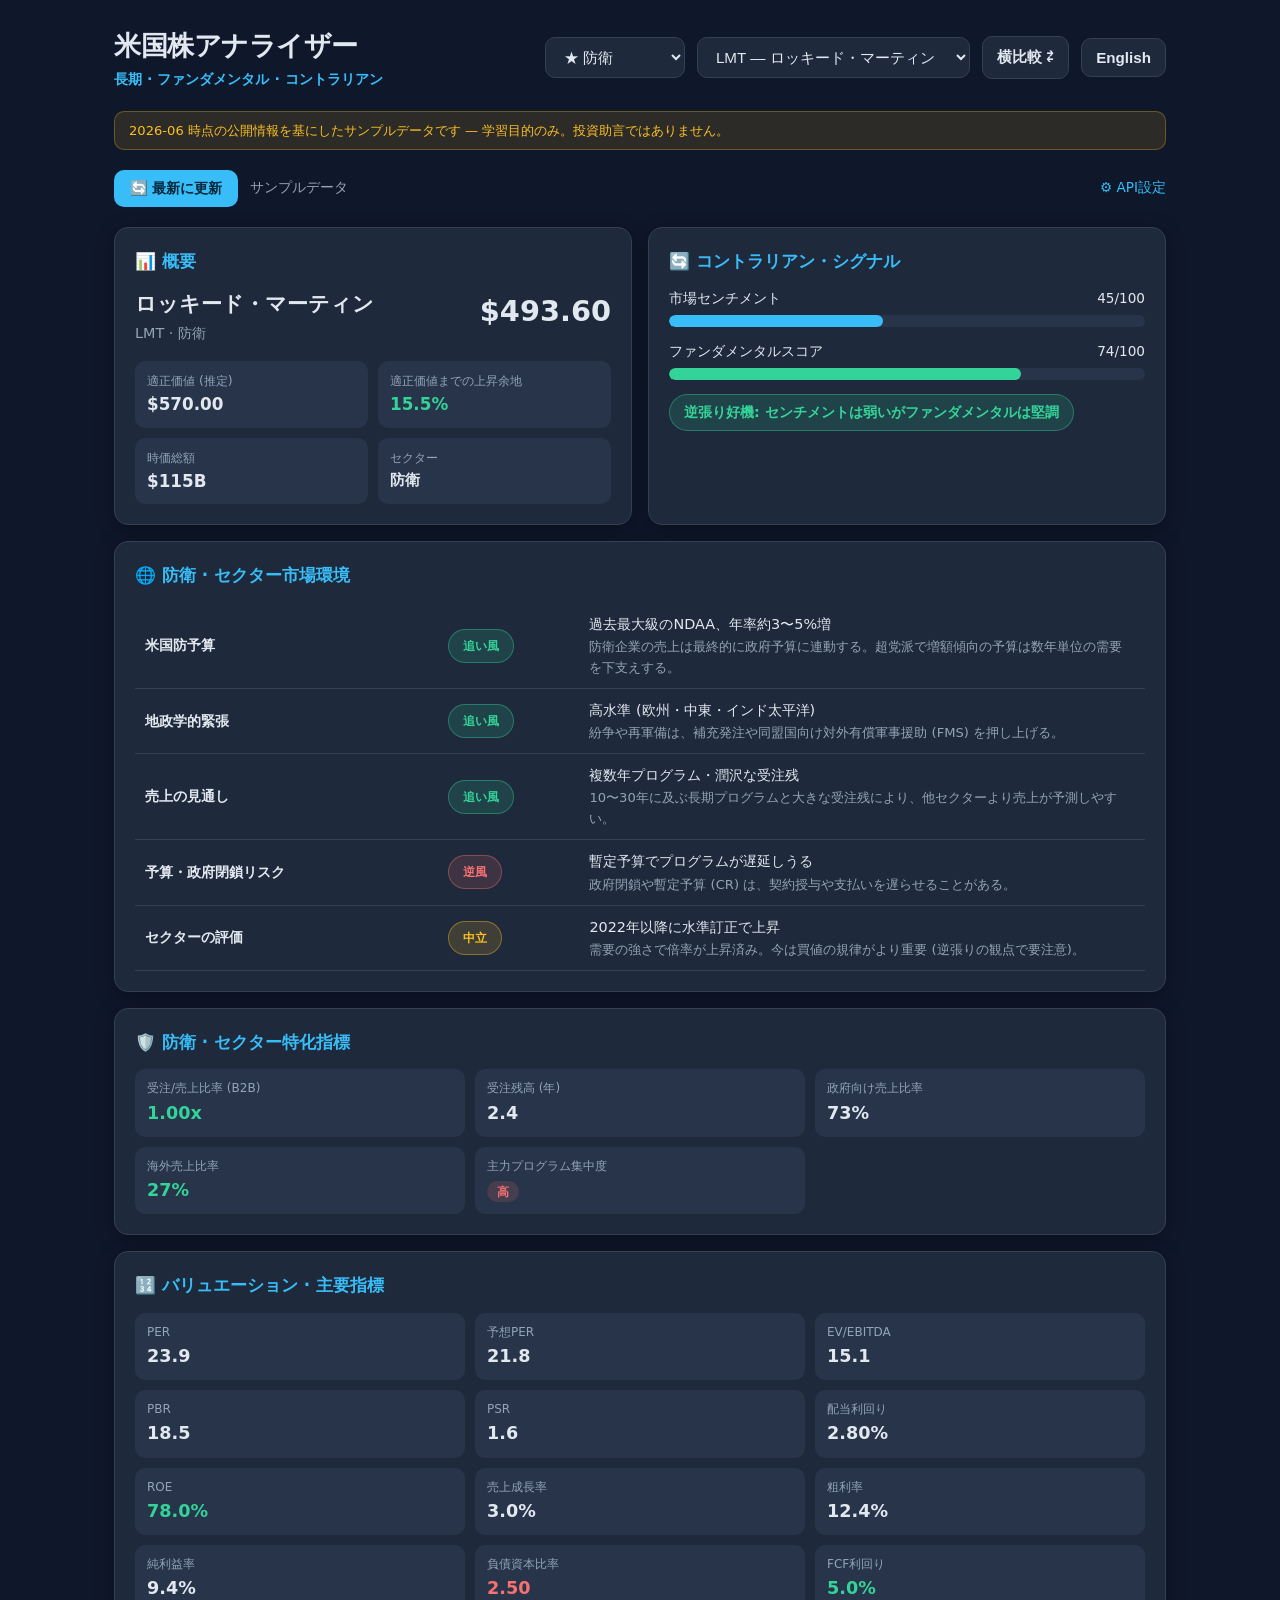
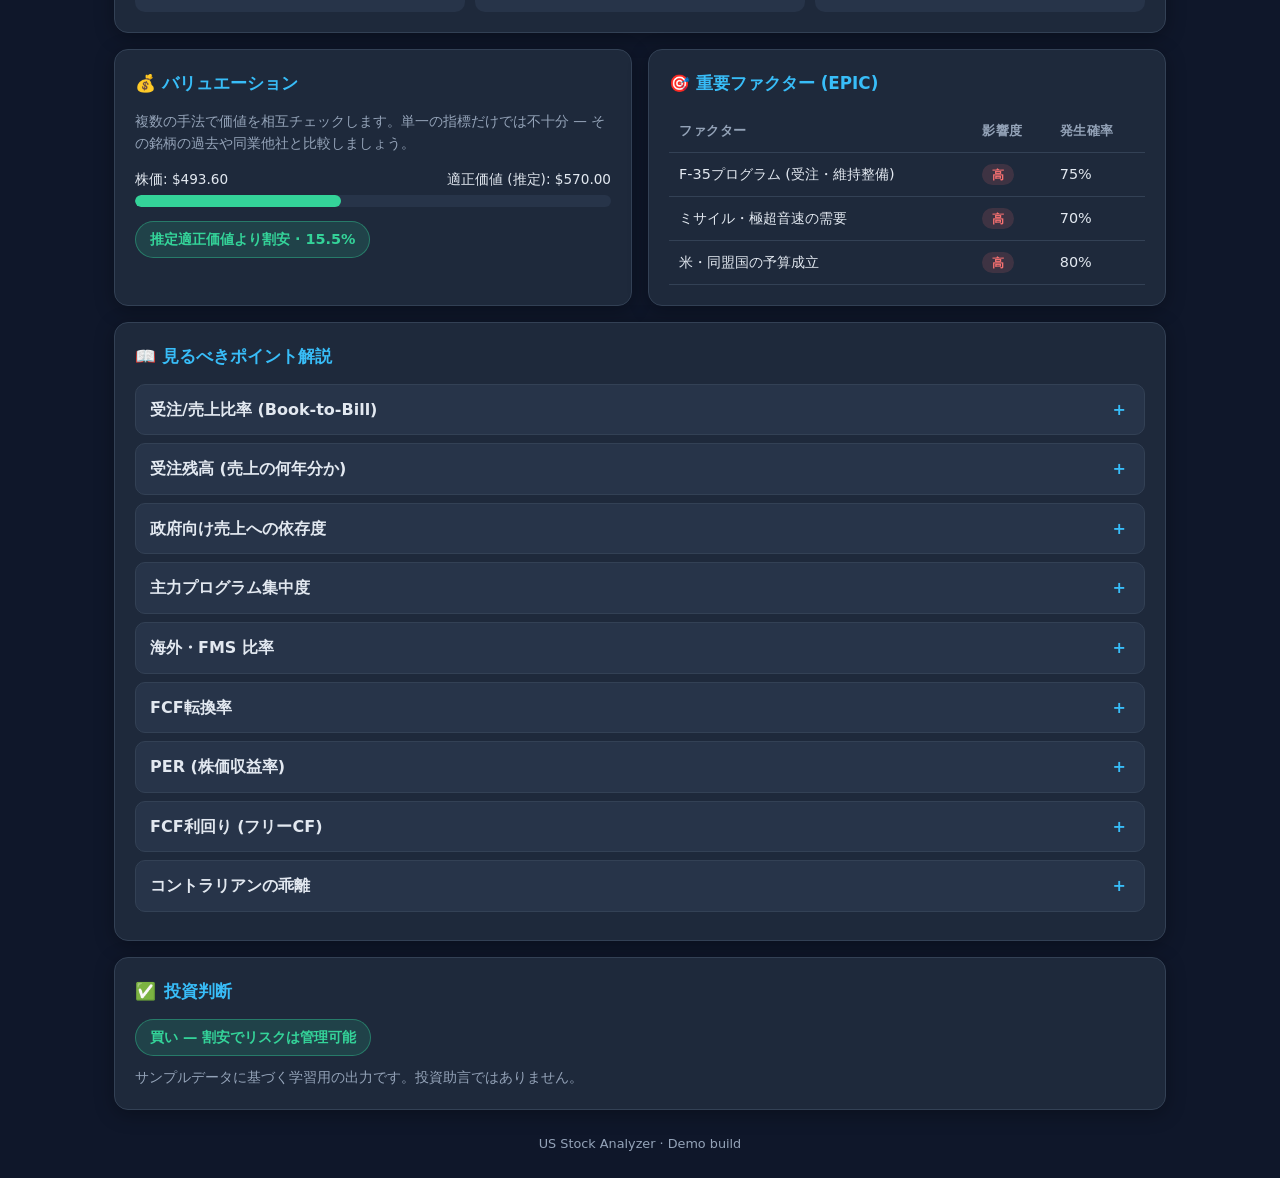
==== stock-analyzer/index.html @ 45efa8b9 "feat: 無料APIによる最新データ更新機能を追加 - api.js: Financial Modeling Prep から株価・PER・時価総額・各種レシオを取得 - 「🔄 最新に更新」ボタンで表" ====
<!DOCTYPE html>
<html lang="ja">
<head>
  <meta charset="UTF-8" />
  <meta name="viewport" content="width=device-width, initial-scale=1.0" />
  <title>US Stock Analyzer</title>
  <link rel="stylesheet" href="styles.css" />
</head>
<body>
  <header>
    <div class="brand">
      <h1 id="appTitle">US Stock Analyzer</h1>
      <p id="appSubtitle">Long-term · Fundamental · Contrarian</p>
    </div>
    <div class="controls">
      <select id="sectorSelect" aria-label="sector"></select>
      <select id="stockSelect" aria-label="stock"></select>
      <button class="lang-btn" id="viewBtn">横比較 ⇄</button>
      <button class="lang-btn" id="langBtn">English</button>
    </div>
  </header>

  <div class="demo-notice" id="demoNotice"></div>

  <!-- 最新データ更新バー -->
  <div class="data-bar">
    <button id="refreshBtn" class="refresh-btn">🔄 <span id="refreshLabel"></span></button>
    <span id="dataStatus" class="data-status"></span>
    <details class="key-box" id="keyBox">
      <summary id="keyToggle"></summary>
      <div class="key-row">
        <input id="apiKeyInput" type="password" autocomplete="off" />
        <button id="saveKeyBtn" class="refresh-btn"></button>
        <a id="getKeyLink" href="https://site.financialmodelingprep.com/developer/docs" target="_blank" rel="noopener"></a>
      </div>
      <p id="liveNote" class="key-note"></p>
    </details>
  </div>

  <main class="grid">
    <!-- 横比較ビュー (compare モードでのみ表示) -->
    <section class="card full" id="compareView" style="display:none"></section>
    <section class="card" id="overview"></section>
    <section class="card" id="contrarian"></section>
    <!-- セクター特化パネル (defense 等のセクターでのみ表示) -->
    <section class="card full" id="sectorEnvironment" hidden></section>
    <section class="card full" id="sectorKpis" hidden></section>
    <section class="card full" id="metrics"></section>
    <section class="card" id="valuation"></section>
    <section class="card" id="factors"></section>
    <!-- 見るべきポイント解説 -->
    <section class="card full" id="guide"></section>
    <section class="card full" id="recommendation">
      <h2>✅ <span id="recTitle">Recommendation</span></h2>
      <span class="pill amber" id="recPill"></span>
      <p class="verdict-text" id="recDisclaimer"></p>
    </section>
  </main>

  <footer>US Stock Analyzer · Demo build</footer>

  <!-- 読み込み順: データ → 翻訳 → セクター設定 → API → ロジック -->
  <script src="data.js"></script>
  <script src="i18n.js"></script>
  <script src="sectors.js"></script>
  <script src="api.js"></script>
  <script src="app.js"></script>
</body>
</html>
---- stock-analyzer/styles.css ----
:root {
  --bg: #0f172a;
  --bg-card: #1e293b;
  --bg-card-2: #273449;
  --border: #334155;
  --text: #e2e8f0;
  --text-dim: #94a3b8;
  --accent: #38bdf8;
  --green: #34d399;
  --red: #f87171;
  --amber: #fbbf24;
  --radius: 14px;
  --shadow: 0 4px 20px rgba(0, 0, 0, 0.3);
}

* { box-sizing: border-box; margin: 0; padding: 0; }

body {
  font-family: -apple-system, "Hiragino Sans", "Segoe UI", system-ui, sans-serif;
  background: var(--bg);
  color: var(--text);
  line-height: 1.6;
  padding: 24px;
  max-width: 1100px;
  margin: 0 auto;
}

/* ---- Header ---- */
header {
  display: flex;
  align-items: center;
  justify-content: space-between;
  flex-wrap: wrap;
  gap: 16px;
  margin-bottom: 20px;
}
.brand h1 { font-size: 1.7rem; letter-spacing: -0.5px; }
.brand p { color: var(--accent); font-size: 0.9rem; font-weight: 600; }

.controls { display: flex; gap: 12px; align-items: center; }
select, .lang-btn {
  background: var(--bg-card);
  color: var(--text);
  border: 1px solid var(--border);
  border-radius: 10px;
  padding: 10px 14px;
  font-size: 0.95rem;
  cursor: pointer;
}
select:hover, .lang-btn:hover { border-color: var(--accent); }
.lang-btn { font-weight: 600; }

.demo-notice {
  background: rgba(251, 191, 36, 0.12);
  border: 1px solid rgba(251, 191, 36, 0.3);
  color: var(--amber);
  border-radius: 10px;
  padding: 8px 14px;
  font-size: 0.82rem;
  margin-bottom: 20px;
}

/* ---- Data update bar ---- */
.data-bar {
  display: flex;
  align-items: center;
  flex-wrap: wrap;
  gap: 12px;
  margin-bottom: 20px;
}
.refresh-btn {
  background: var(--accent);
  color: #06283d;
  border: none;
  border-radius: 10px;
  padding: 9px 16px;
  font-size: 0.9rem;
  font-weight: 700;
  cursor: pointer;
}
.refresh-btn:hover { filter: brightness(1.08); }
.refresh-btn:disabled { opacity: 0.6; cursor: default; }
.data-status { font-size: 0.85rem; color: var(--text-dim); }
.data-status.live { color: var(--green); }
.data-status.error { color: var(--red); }
.key-box { margin-left: auto; font-size: 0.85rem; }
.key-box summary { cursor: pointer; color: var(--accent); list-style: none; }
.key-box summary::-webkit-details-marker { display: none; }
.key-row { display: flex; gap: 8px; align-items: center; margin-top: 10px; flex-wrap: wrap; }
.key-row input {
  background: var(--bg-card);
  color: var(--text);
  border: 1px solid var(--border);
  border-radius: 8px;
  padding: 8px 10px;
  min-width: 220px;
  font-size: 0.85rem;
}
.key-row a { color: var(--accent); font-size: 0.82rem; }
.key-note { margin-top: 8px; color: var(--text-dim); font-size: 0.78rem; max-width: 520px; }

/* ---- Cards / Grid ---- */
.grid { display: grid; gap: 16px; grid-template-columns: repeat(2, 1fr); }
.card {
  background: var(--bg-card);
  border: 1px solid var(--border);
  border-radius: var(--radius);
  padding: 20px;
  box-shadow: var(--shadow);
}
.card.full { grid-column: 1 / -1; }
.card h2 {
  font-size: 1.05rem;
  margin-bottom: 14px;
  color: var(--accent);
  display: flex;
  align-items: center;
  gap: 8px;
}

/* ---- Overview header ---- */
.overview-head { display: flex; justify-content: space-between; align-items: flex-start; margin-bottom: 16px; }
.overview-head .name { font-size: 1.3rem; font-weight: 700; }
.overview-head .ticker { color: var(--text-dim); font-size: 0.9rem; }
.big-price { font-size: 1.8rem; font-weight: 700; text-align: right; }

.kv-grid { display: grid; grid-template-columns: repeat(2, 1fr); gap: 10px; }
.kv { background: var(--bg-card-2); border-radius: 10px; padding: 10px 12px; }
.kv .label { color: var(--text-dim); font-size: 0.78rem; }
.kv .value { font-size: 1.05rem; font-weight: 600; }

/* ---- Metrics table ---- */
.metrics { display: grid; grid-template-columns: repeat(3, 1fr); gap: 10px; }
.metric { background: var(--bg-card-2); border-radius: 10px; padding: 10px 12px; }
.metric .label { color: var(--text-dim); font-size: 0.75rem; }
.metric .value { font-size: 1.1rem; font-weight: 600; }
.metric .value.good { color: var(--green); }
.metric .value.bad { color: var(--red); }

/* ---- Bars ---- */
.bar-row { margin-bottom: 14px; }
.bar-row .bar-label { display: flex; justify-content: space-between; font-size: 0.85rem; margin-bottom: 5px; }
.bar-track { background: var(--bg-card-2); border-radius: 99px; height: 12px; overflow: hidden; }
.bar-fill { height: 100%; border-radius: 99px; transition: width 0.5s ease; }

/* ---- Verdict pill ---- */
.pill { display: inline-block; padding: 6px 14px; border-radius: 99px; font-weight: 700; font-size: 0.9rem; }
.pill.green { background: rgba(52, 211, 153, 0.15); color: var(--green); border: 1px solid rgba(52,211,153,0.4); }
.pill.red { background: rgba(248, 113, 113, 0.15); color: var(--red); border: 1px solid rgba(248,113,113,0.4); }
.pill.amber { background: rgba(251, 191, 36, 0.15); color: var(--amber); border: 1px solid rgba(251,191,36,0.4); }
.verdict-text { margin-top: 10px; color: var(--text-dim); font-size: 0.9rem; }

/* ---- Factors table ---- */
table { width: 100%; border-collapse: collapse; }
th, td { text-align: left; padding: 10px; border-bottom: 1px solid var(--border); font-size: 0.9rem; }
th { color: var(--text-dim); font-weight: 600; font-size: 0.8rem; text-transform: uppercase; letter-spacing: 0.5px; }
.tag { padding: 3px 10px; border-radius: 99px; font-size: 0.78rem; font-weight: 600; }
.tag.high { background: rgba(248,113,113,0.15); color: var(--red); }
.tag.medium { background: rgba(251,191,36,0.15); color: var(--amber); }
.tag.low { background: rgba(148,163,184,0.15); color: var(--text-dim); }

/* ---- Comparison table ---- */
table.compare { min-width: 520px; }
table.compare th, table.compare td { text-align: center; white-space: nowrap; }
table.compare th:first-child,
table.compare td.metric-name {
  text-align: left;
  position: sticky;
  left: 0;
  background: var(--bg-card);
  color: var(--text-dim);
  font-weight: 600;
}
table.compare td.best {
  color: var(--green);
  font-weight: 700;
  background: rgba(52, 211, 153, 0.1);
}

/* ---- Guide accordion ---- */
.guide-item {
  background: var(--bg-card-2);
  border: 1px solid var(--border);
  border-radius: 10px;
  padding: 12px 14px;
  margin-bottom: 8px;
}
.guide-item summary {
  cursor: pointer;
  font-weight: 600;
  color: var(--text);
  list-style: none;
  position: relative;
  padding-right: 22px;
}
.guide-item summary::-webkit-details-marker { display: none; }
.guide-item summary::after {
  content: "+";
  position: absolute;
  right: 4px;
  color: var(--accent);
  font-weight: 700;
}
.guide-item[open] summary::after { content: "−"; }
.guide-item p { margin-top: 8px; color: var(--text-dim); font-size: 0.88rem; }

footer { margin-top: 24px; color: var(--text-dim); font-size: 0.8rem; text-align: center; }

@media (max-width: 720px) {
  .grid { grid-template-columns: 1fr; }
  .metrics { grid-template-columns: repeat(2, 1fr); }
  body { padding: 14px; }
}
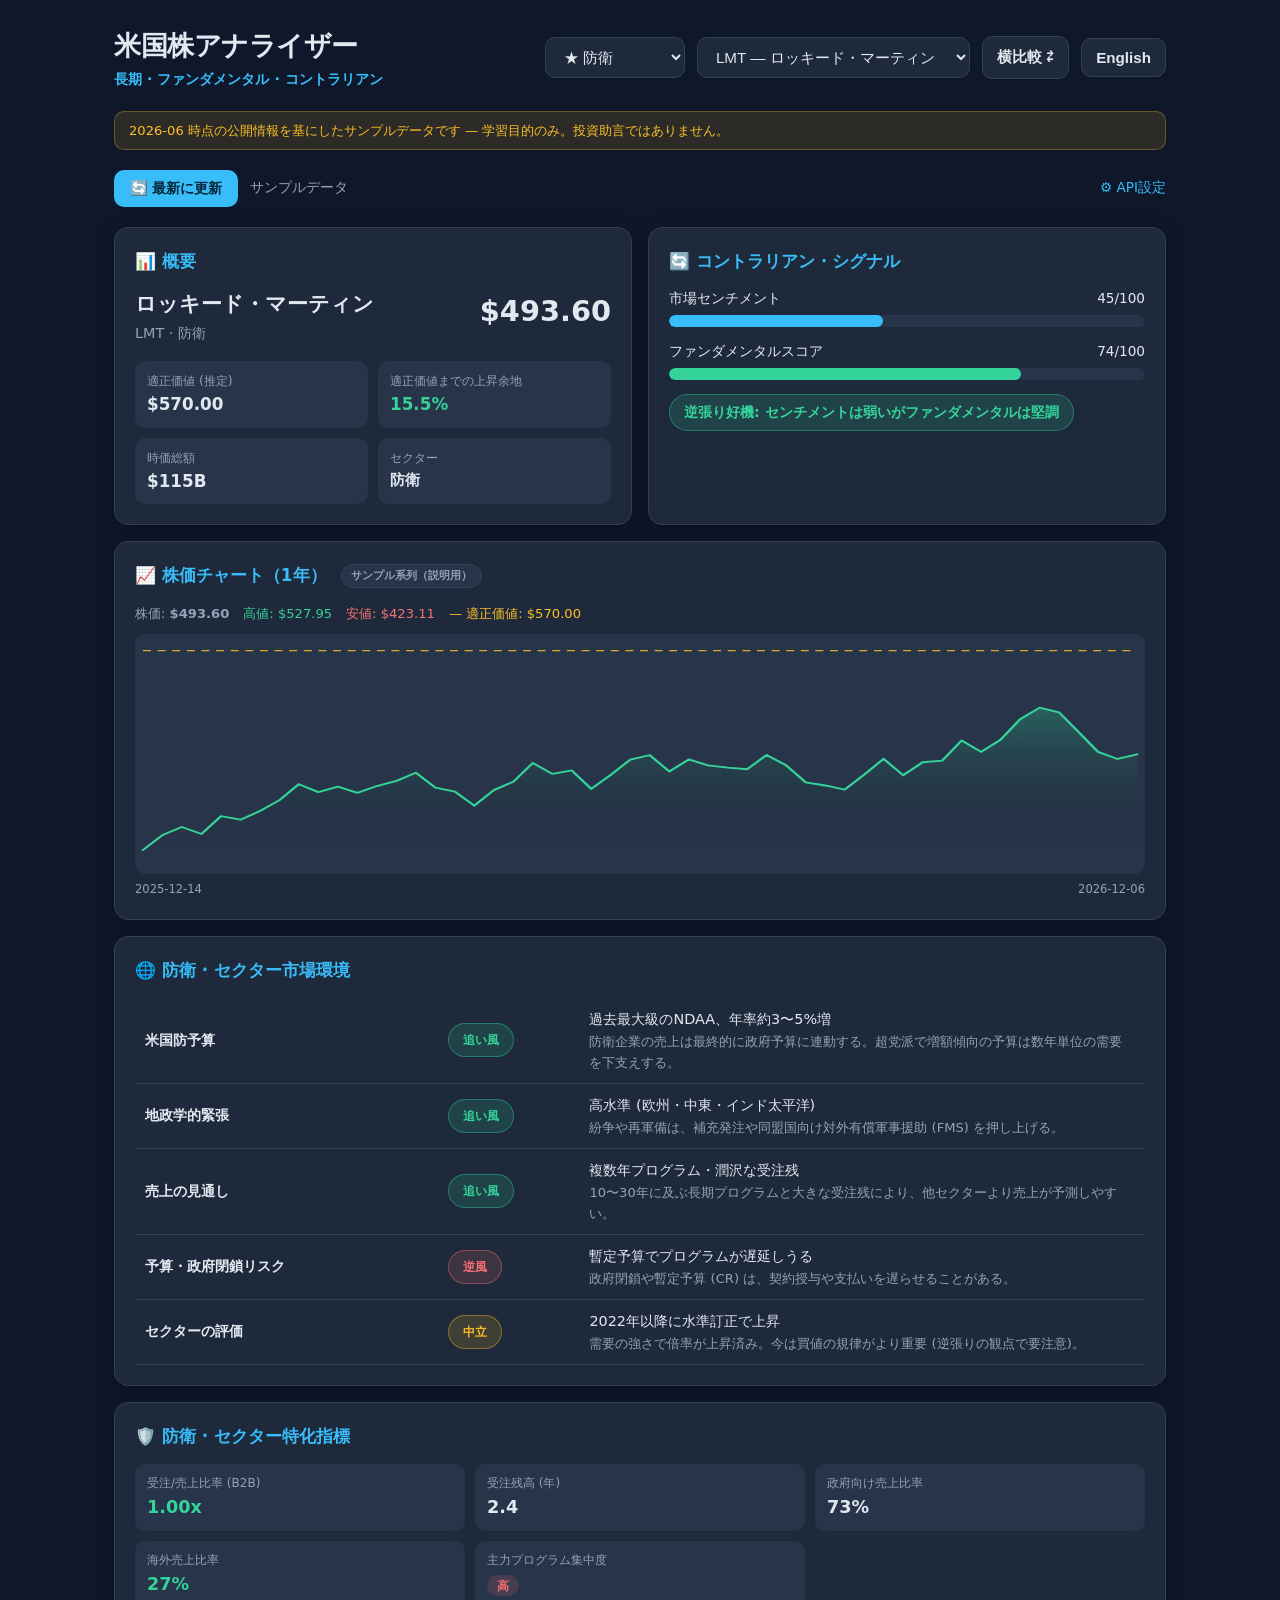
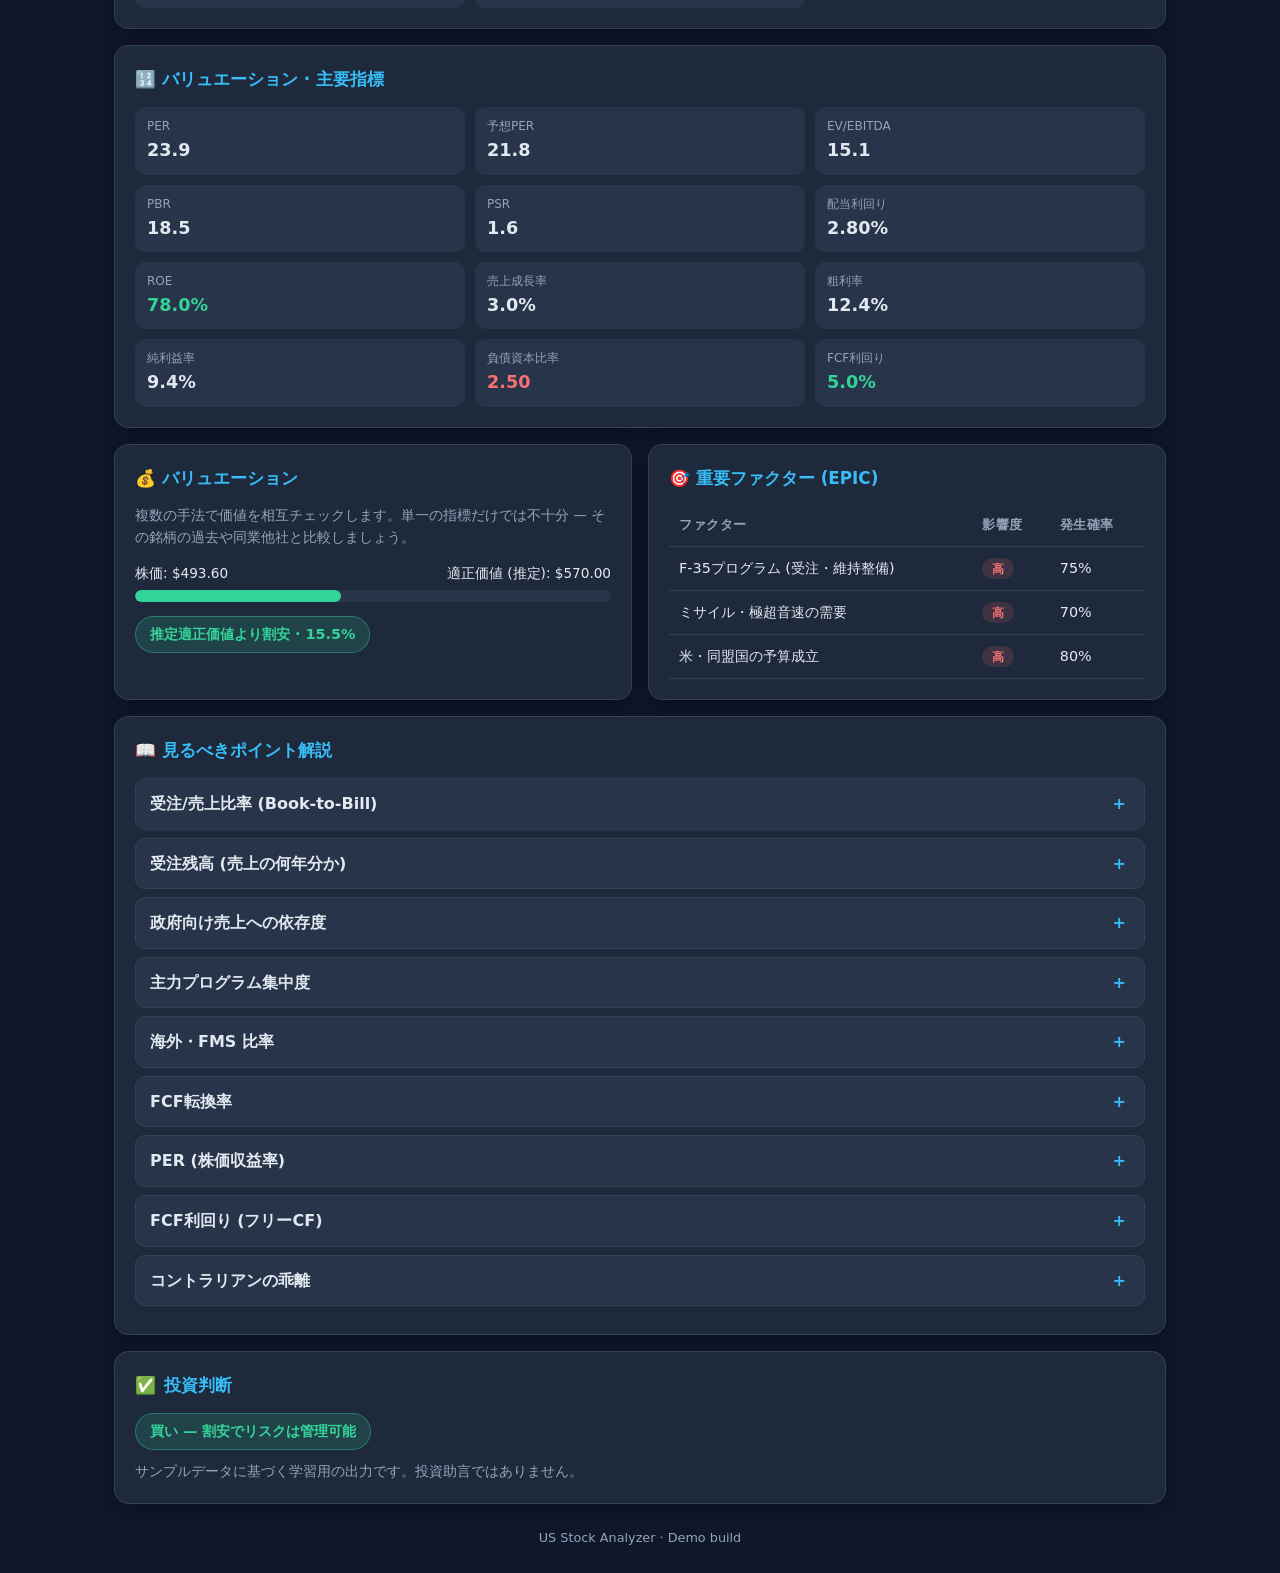
==== commit 7f0c6042: "feat: 株価チャート(1年)を追加 - SVG自前描画の価格チャート (外部ライブラリ不要・オフライン可) - 適正価値の水平線(破線)を重ね、株価 vs 本源的価値を可視化 - APIキーがあれ" ====
--- a/stock-analyzer/index.html
+++ b/stock-analyzer/index.html
@@ -42,6 +42,8 @@
     <section class="card full" id="compareView" style="display:none"></section>
     <section class="card" id="overview"></section>
     <section class="card" id="contrarian"></section>
+    <!-- 株価チャート -->
+    <section class="card full" id="chart"></section>
     <!-- セクター特化パネル (defense 等のセクターでのみ表示) -->
     <section class="card full" id="sectorEnvironment" hidden></section>
     <section class="card full" id="sectorKpis" hidden></section>
--- a/stock-analyzer/styles.css
+++ b/stock-analyzer/styles.css
@@ -177,6 +177,42 @@
   background: rgba(52, 211, 153, 0.1);
 }
 
+/* ---- Price chart ---- */
+.src-tag {
+  font-size: 0.7rem;
+  font-weight: 600;
+  color: var(--text-dim);
+  background: var(--bg-card-2);
+  border: 1px solid var(--border);
+  border-radius: 99px;
+  padding: 2px 9px;
+  margin-left: 6px;
+  vertical-align: middle;
+}
+.src-tag.live { color: var(--green); border-color: rgba(52, 211, 153, 0.4); }
+.chart-legend {
+  display: flex;
+  flex-wrap: wrap;
+  gap: 14px;
+  font-size: 0.82rem;
+  color: var(--text-dim);
+  margin-bottom: 10px;
+}
+.price-chart {
+  width: 100%;
+  height: 240px;
+  display: block;
+  background: var(--bg-card-2);
+  border-radius: 10px;
+}
+.chart-axis {
+  display: flex;
+  justify-content: space-between;
+  font-size: 0.72rem;
+  color: var(--text-dim);
+  margin-top: 6px;
+}
+
 /* ---- Guide accordion ---- */
 .guide-item {
   background: var(--bg-card-2);
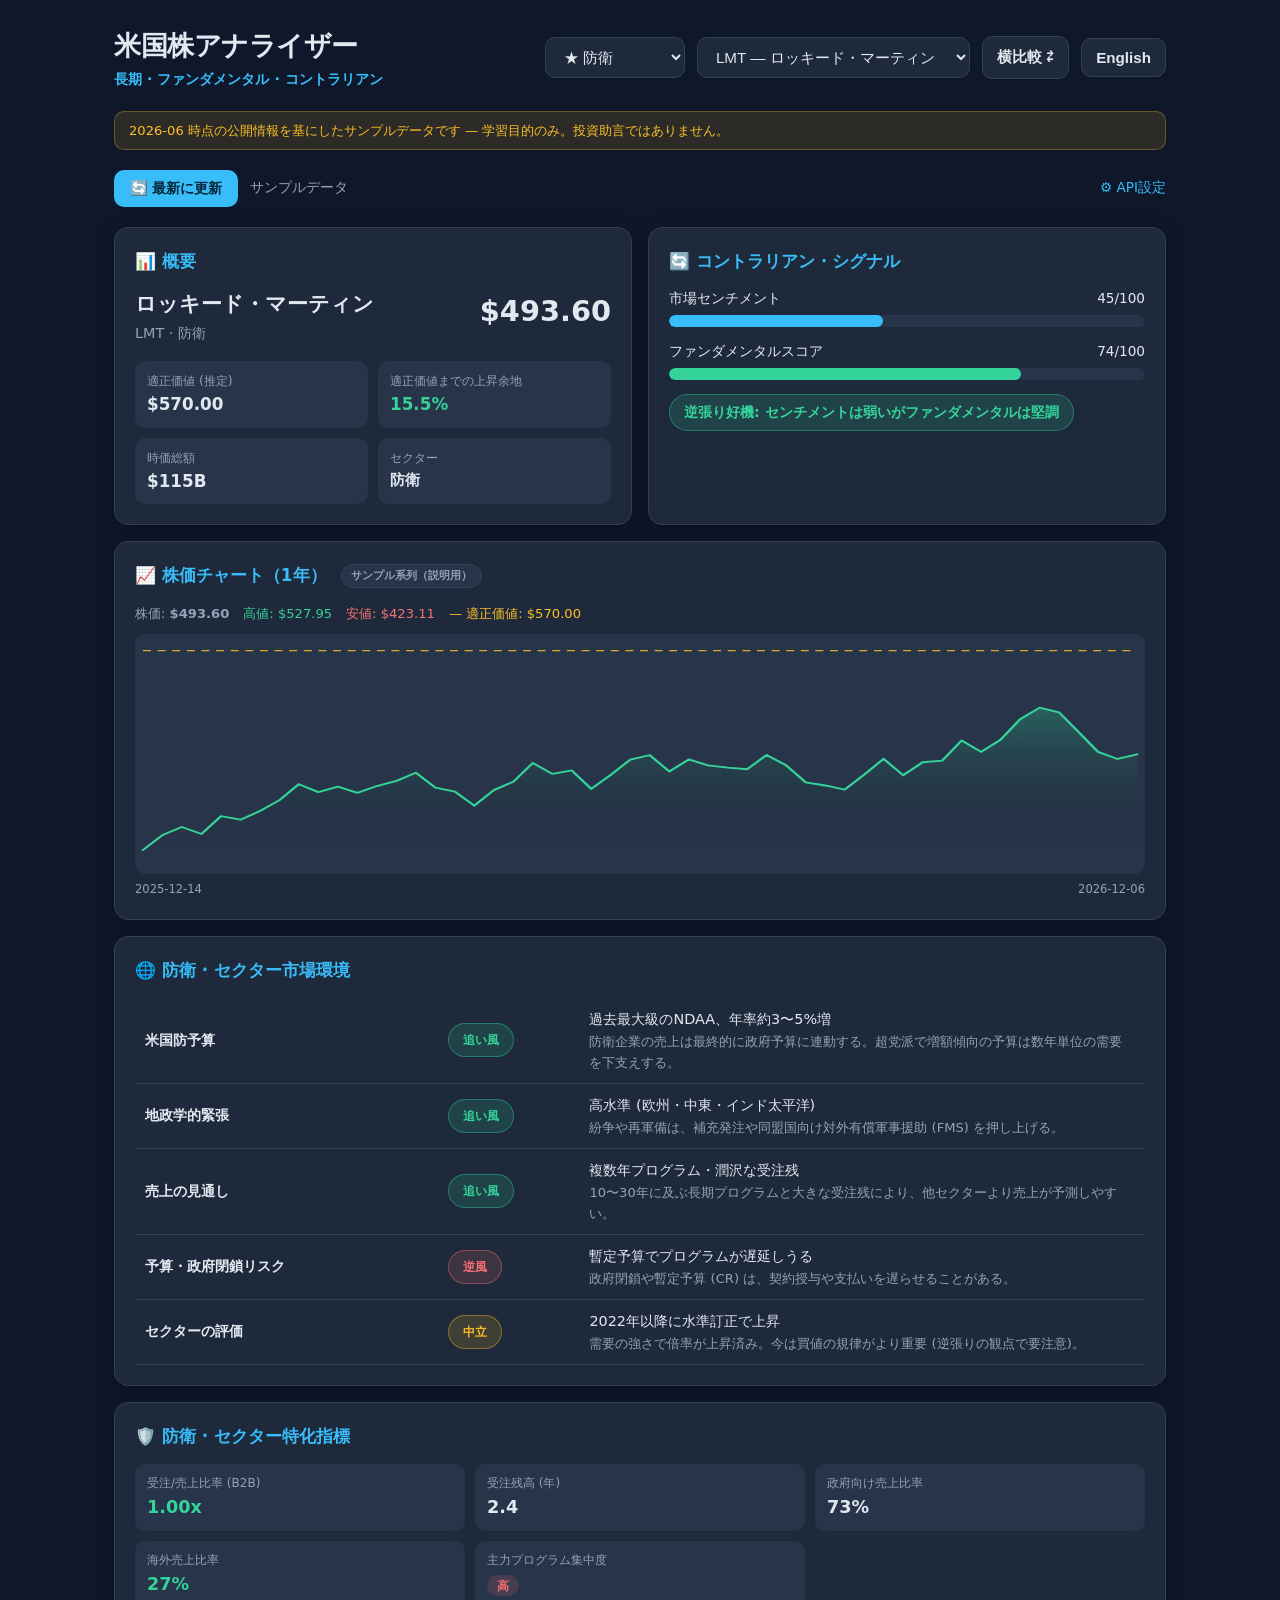
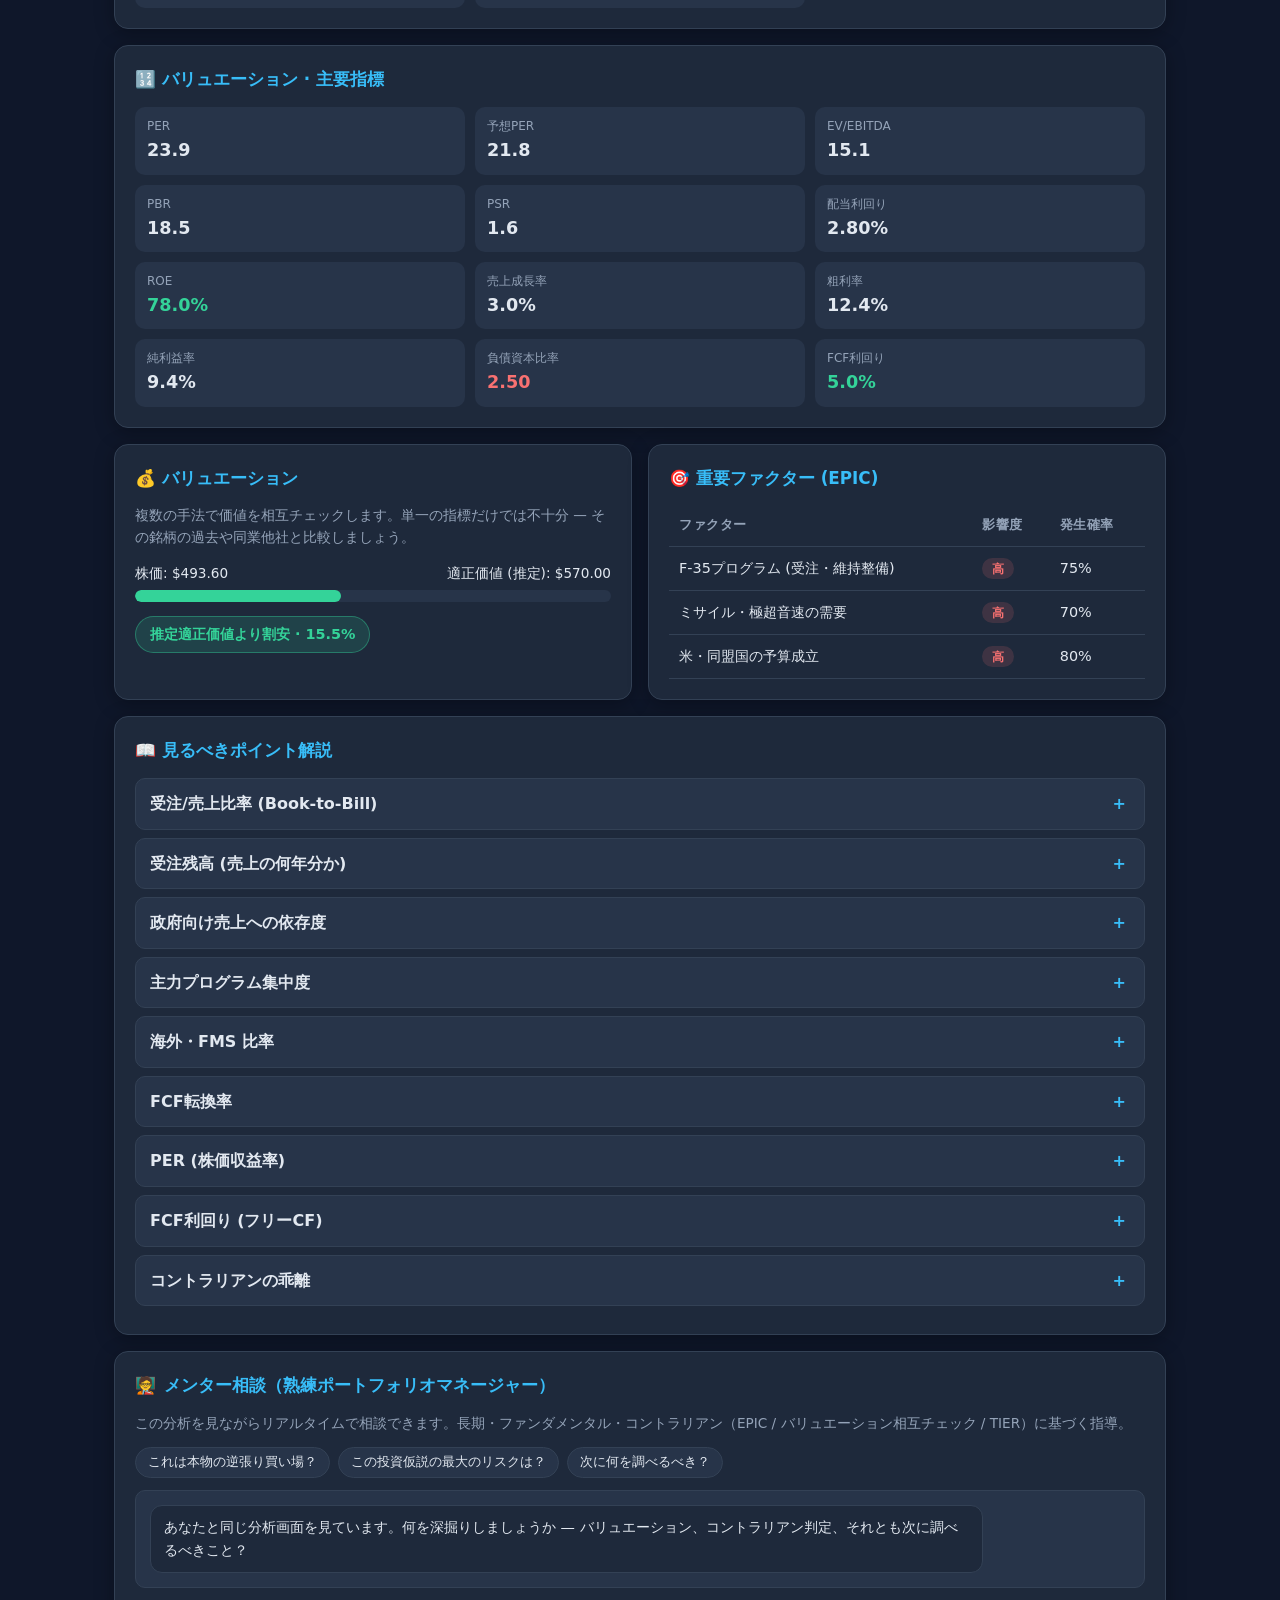
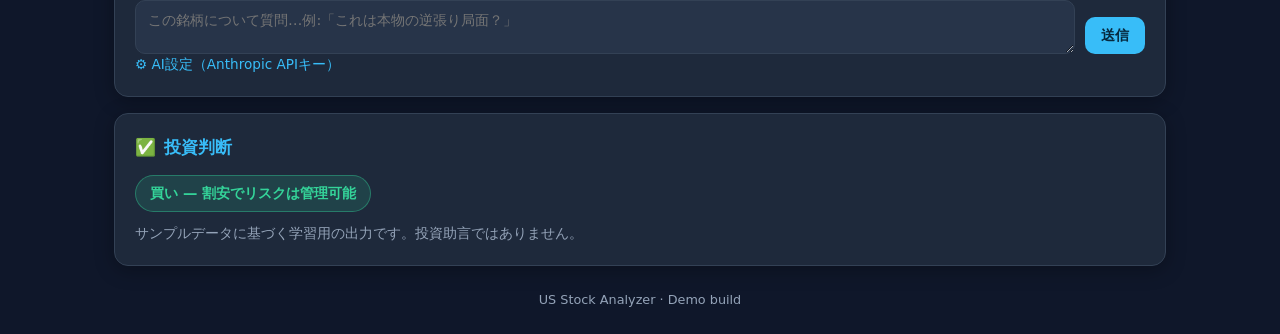
==== commit e469b374: "feat: メンター相談チャット (AI) を追加 画面の分析結果を見ながら、熟練ファンドマネージャー役のClaudeに リアルタイムで相談できる機能。  - chat.js: Anthropic M" ====
--- a/stock-analyzer/index.html
+++ b/stock-analyzer/index.html
@@ -52,6 +52,27 @@
     <section class="card" id="factors"></section>
     <!-- 見るべきポイント解説 -->
     <section class="card full" id="guide"></section>
+    <!-- メンター相談チャット (常時表示) -->
+    <section class="card full" id="mentorChat">
+      <h2>🧑‍🏫 <span id="mentorTitle"></span></h2>
+      <p class="mentor-sub" id="mentorSub"></p>
+      <div class="chat-suggests" id="chatSuggests"></div>
+      <div class="chat-log" id="chatLog"></div>
+      <div class="chat-input-row">
+        <textarea id="chatInput" rows="2"></textarea>
+        <button id="chatSend" class="refresh-btn"></button>
+      </div>
+      <details class="key-box" id="anthropicKeyBox">
+        <summary id="anthropicKeyToggle"></summary>
+        <div class="key-row">
+          <input id="anthropicKeyInput" type="password" autocomplete="off" />
+          <button id="anthropicSaveBtn" class="refresh-btn"></button>
+          <a id="anthropicGetKey" href="https://console.anthropic.com/" target="_blank" rel="noopener"></a>
+        </div>
+        <p class="key-note" id="mentorDisclaimer"></p>
+      </details>
+    </section>
+
     <section class="card full" id="recommendation">
       <h2>✅ <span id="recTitle">Recommendation</span></h2>
       <span class="pill amber" id="recPill"></span>
@@ -66,6 +87,7 @@
   <script src="i18n.js"></script>
   <script src="sectors.js"></script>
   <script src="api.js"></script>
+  <script src="chat.js"></script>
   <script src="app.js"></script>
 </body>
 </html>
--- a/stock-analyzer/styles.css
+++ b/stock-analyzer/styles.css
@@ -240,6 +240,72 @@
 .guide-item[open] summary::after { content: "−"; }
 .guide-item p { margin-top: 8px; color: var(--text-dim); font-size: 0.88rem; }
 
+/* ---- Mentor chat ---- */
+.mentor-sub { color: var(--text-dim); font-size: 0.85rem; margin-bottom: 12px; }
+.chat-suggests { display: flex; flex-wrap: wrap; gap: 8px; margin-bottom: 12px; }
+.suggest-chip {
+  background: var(--bg-card-2);
+  border: 1px solid var(--border);
+  color: var(--text);
+  border-radius: 99px;
+  padding: 6px 12px;
+  font-size: 0.8rem;
+  cursor: pointer;
+}
+.suggest-chip:hover { border-color: var(--accent); color: var(--accent); }
+.chat-log {
+  background: var(--bg-card-2);
+  border: 1px solid var(--border);
+  border-radius: 10px;
+  padding: 14px;
+  max-height: 380px;
+  overflow-y: auto;
+  display: flex;
+  flex-direction: column;
+  gap: 10px;
+  margin-bottom: 12px;
+}
+.chat-msg {
+  white-space: pre-wrap;
+  line-height: 1.6;
+  font-size: 0.9rem;
+  padding: 10px 13px;
+  border-radius: 12px;
+  max-width: 85%;
+}
+.chat-msg.user {
+  align-self: flex-end;
+  background: var(--accent);
+  color: #06283d;
+  font-weight: 500;
+}
+.chat-msg.assistant {
+  align-self: flex-start;
+  background: var(--bg-card);
+  border: 1px solid var(--border);
+}
+.chat-msg.note {
+  align-self: center;
+  background: rgba(251, 191, 36, 0.12);
+  border: 1px solid rgba(251, 191, 36, 0.3);
+  color: var(--amber);
+  font-size: 0.82rem;
+}
+.chat-input-row { display: flex; gap: 10px; align-items: flex-end; }
+.chat-input-row textarea {
+  flex: 1;
+  background: var(--bg-card-2);
+  color: var(--text);
+  border: 1px solid var(--border);
+  border-radius: 10px;
+  padding: 10px 12px;
+  font-family: inherit;
+  font-size: 0.9rem;
+  resize: vertical;
+  min-height: 44px;
+}
+.chat-input-row textarea:focus { outline: none; border-color: var(--accent); }
+
 footer { margin-top: 24px; color: var(--text-dim); font-size: 0.8rem; text-align: center; }
 
 @media (max-width: 720px) {
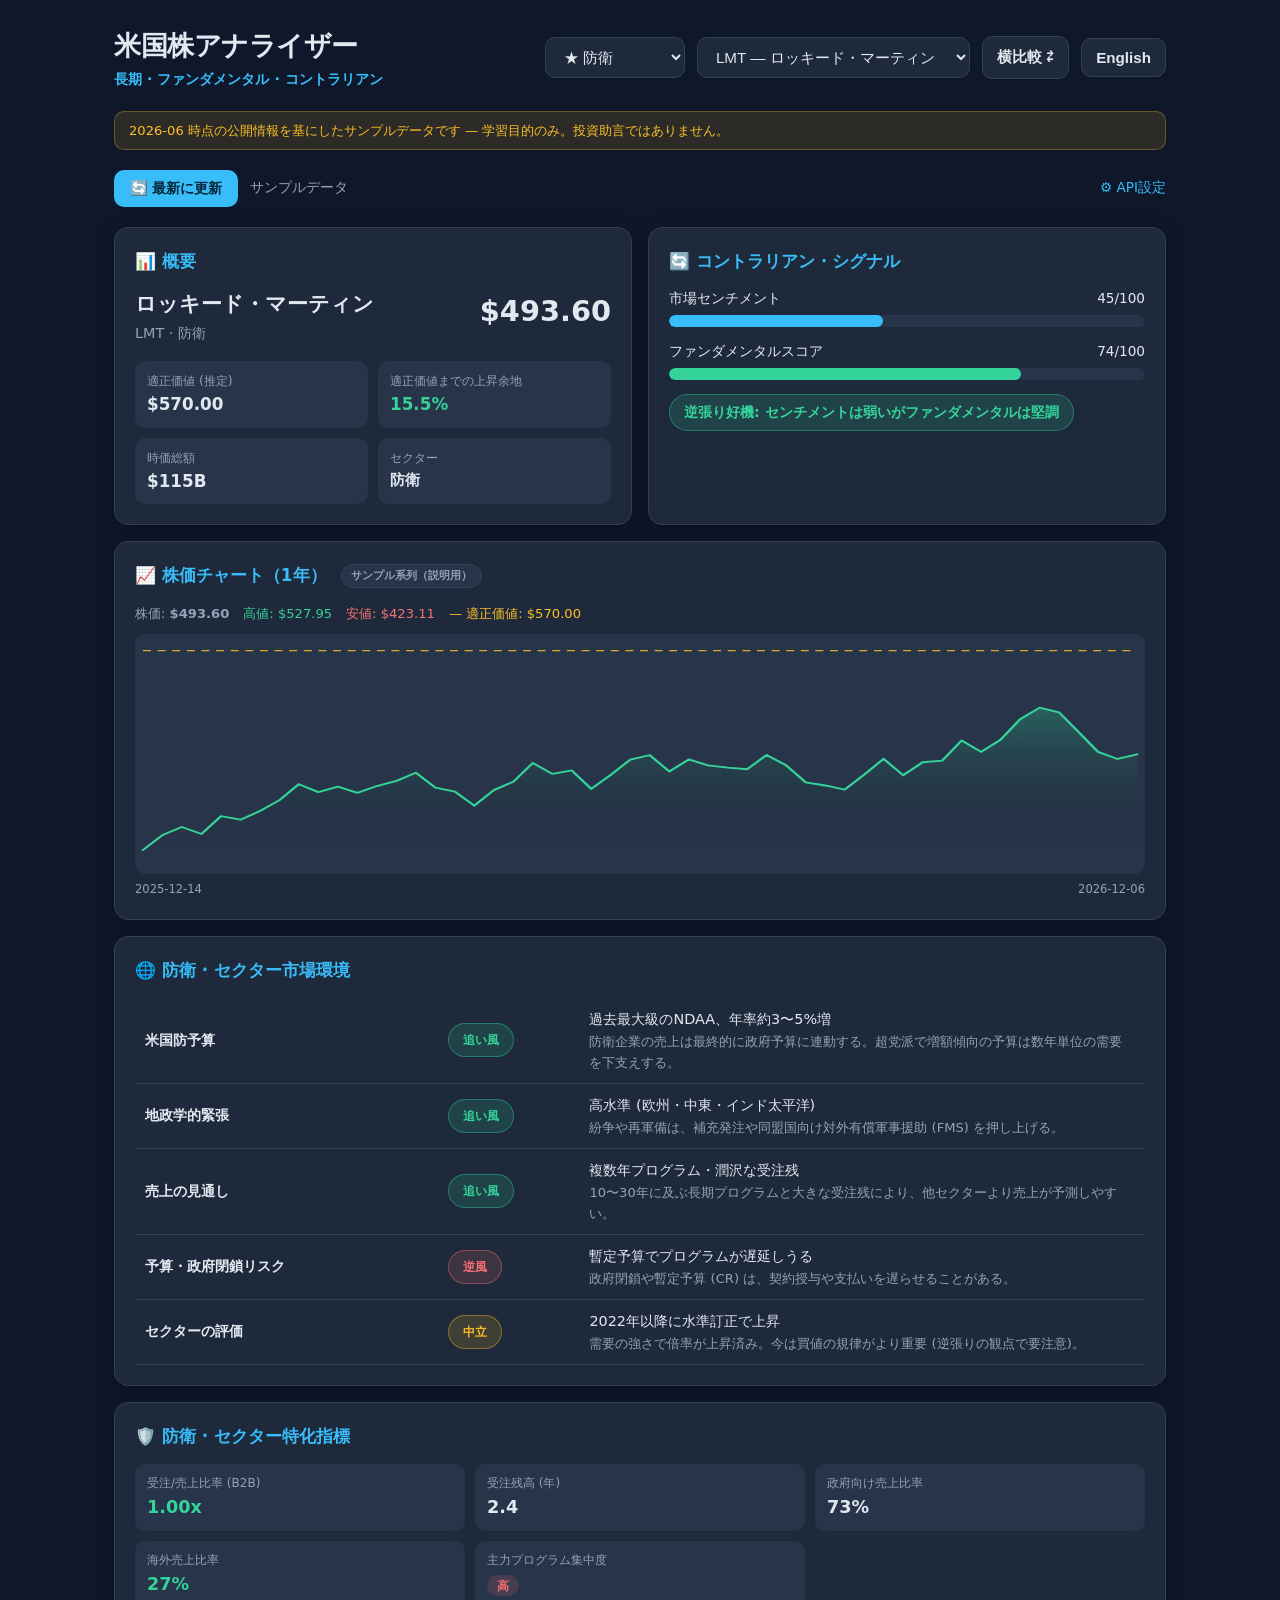
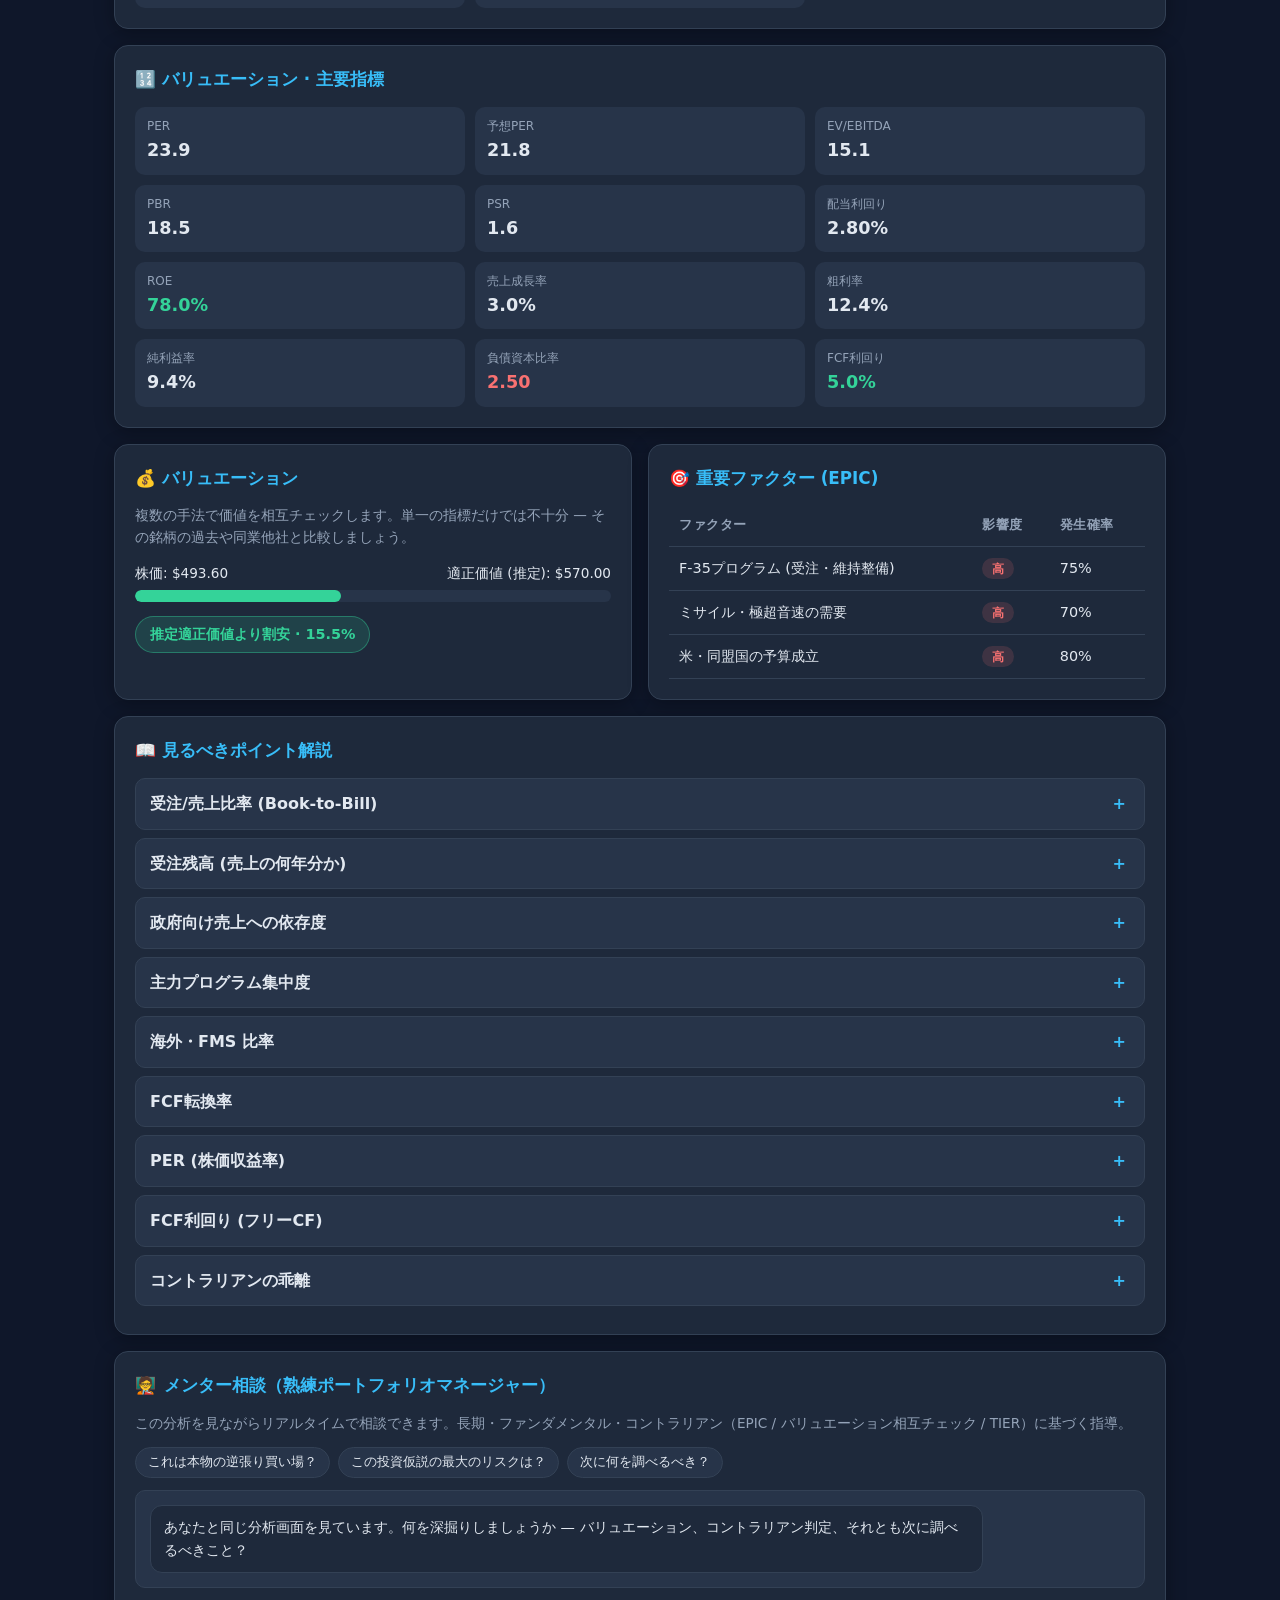
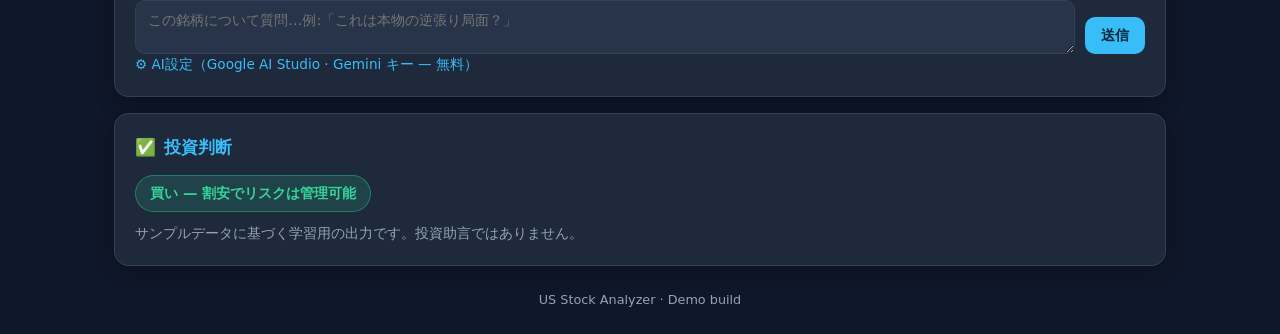
==== commit 1549e4cd: "feat: メンターチャットを無料のGemini APIに変更 Anthropic API は従量課金のため、無料枠が手厚い Google AI Studio (Gemini API) に差し替え。 " ====
--- a/stock-analyzer/index.html
+++ b/stock-analyzer/index.html
@@ -67,7 +67,7 @@
         <div class="key-row">
           <input id="anthropicKeyInput" type="password" autocomplete="off" />
           <button id="anthropicSaveBtn" class="refresh-btn"></button>
-          <a id="anthropicGetKey" href="https://console.anthropic.com/" target="_blank" rel="noopener"></a>
+          <a id="anthropicGetKey" href="https://aistudio.google.com/apikey" target="_blank" rel="noopener"></a>
         </div>
         <p class="key-note" id="mentorDisclaimer"></p>
       </details>
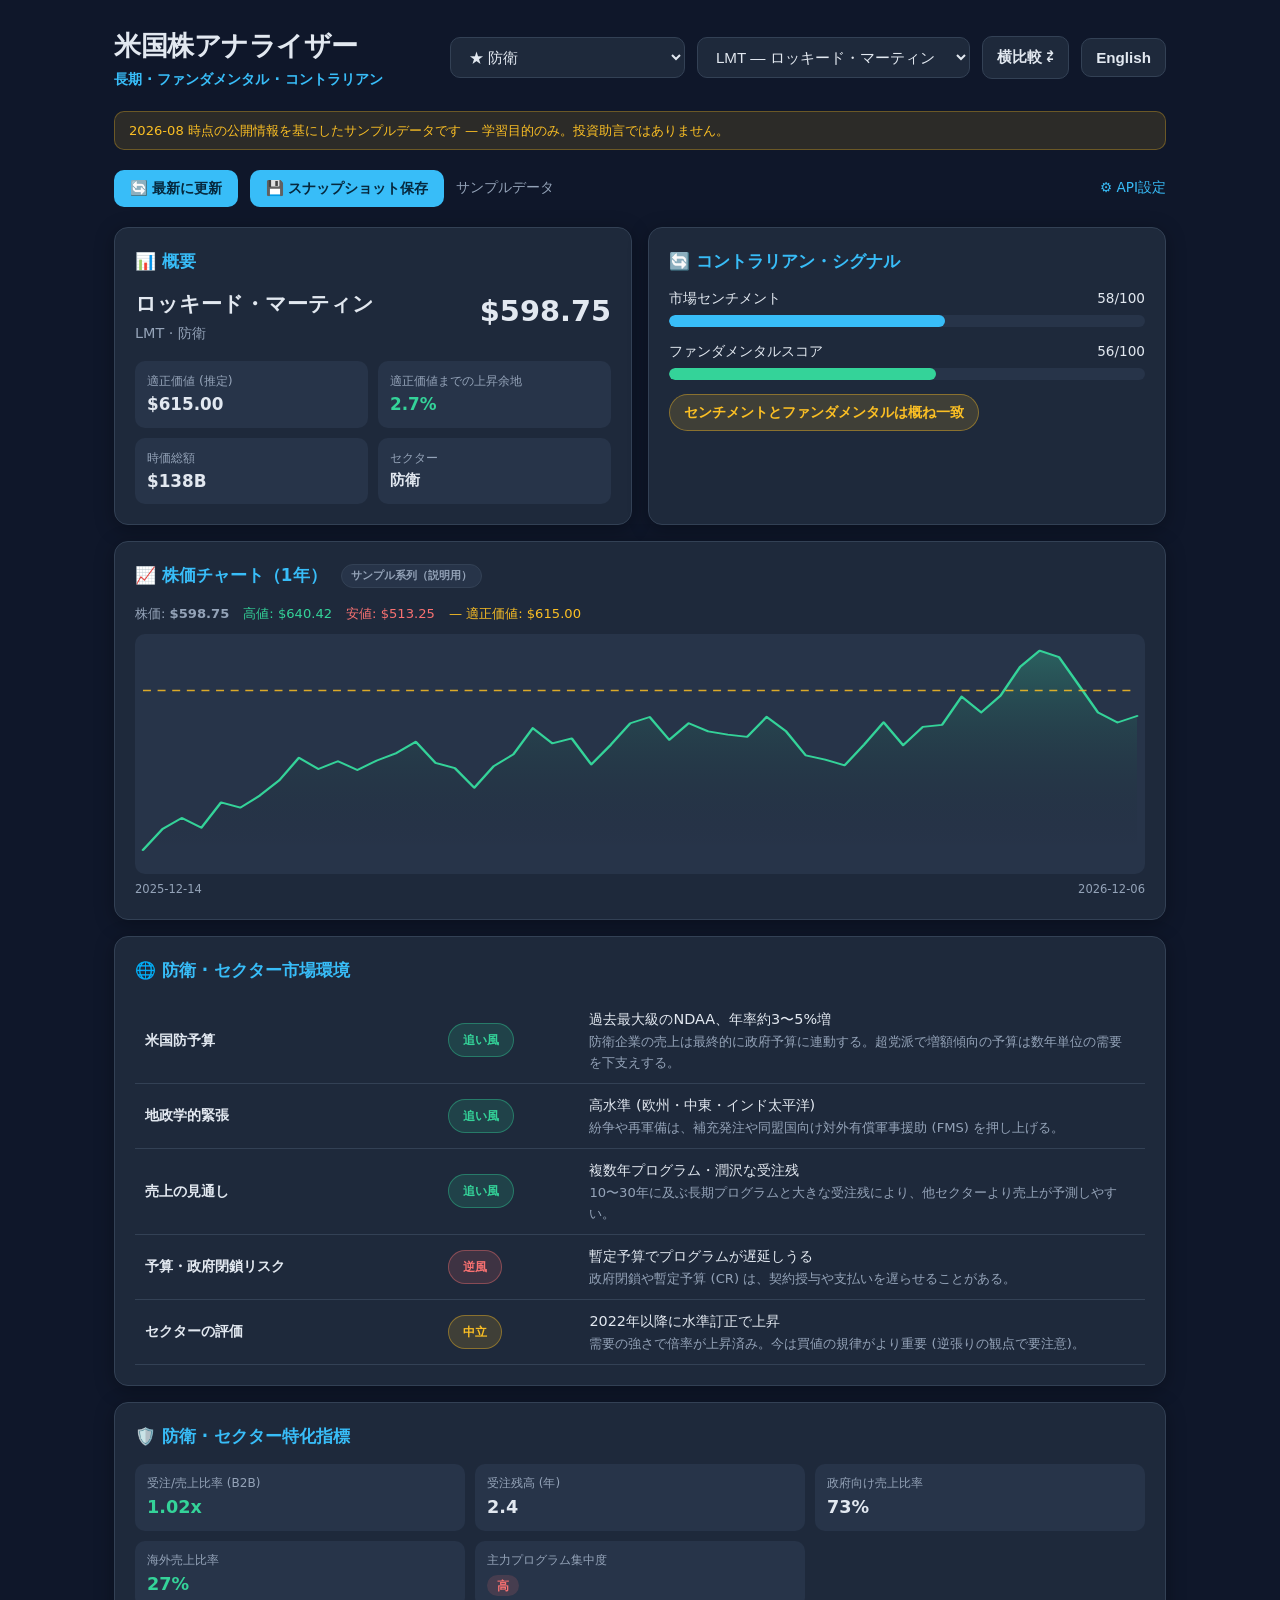
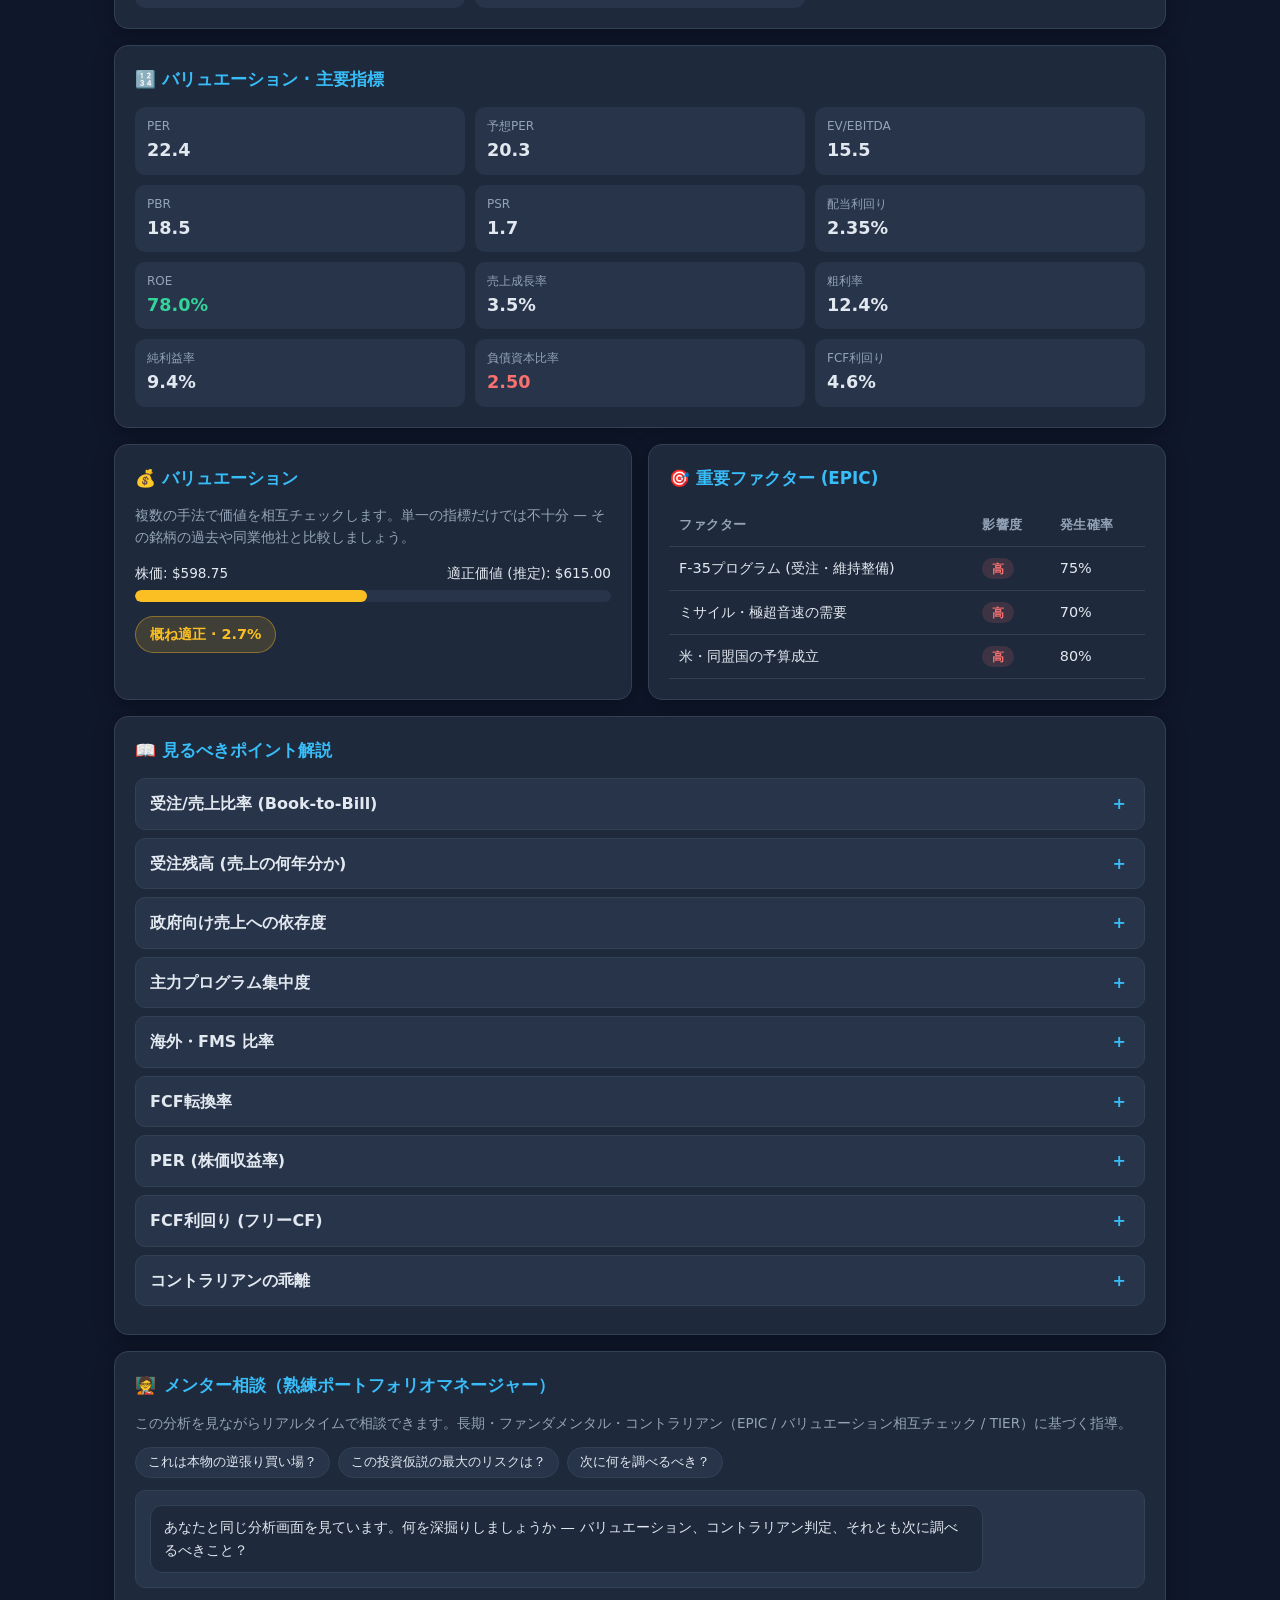
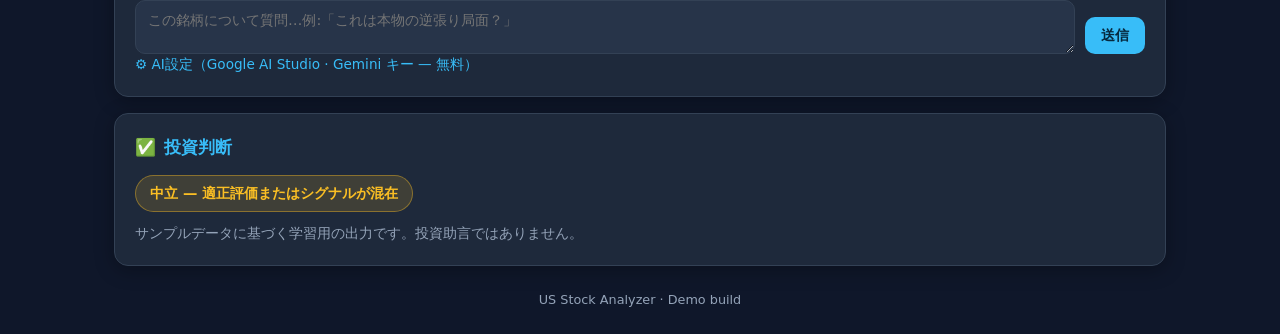
==== commit f97df347: "feat(stock-analyzer): 取得データの永続化と更新エラーの可視化 ## 更新失敗の診断ができない問題を修正 fetchLiveStocks の失敗理由を捨てていたため画面に「更新失敗" ====
--- a/stock-analyzer/index.html
+++ b/stock-analyzer/index.html
@@ -25,6 +25,7 @@
   <!-- 最新データ更新バー -->
   <div class="data-bar">
     <button id="refreshBtn" class="refresh-btn">🔄 <span id="refreshLabel"></span></button>
+    <button id="saveSnapBtn" class="refresh-btn">💾 <span id="saveSnapLabel"></span></button>
     <span id="dataStatus" class="data-status"></span>
     <details class="key-box" id="keyBox">
       <summary id="keyToggle"></summary>
@@ -84,6 +85,7 @@
 
   <!-- 読み込み順: データ → 翻訳 → セクター設定 → API → ロジック -->
   <script src="data.js"></script>
+  <script src="snapshot.js"></script>
   <script src="i18n.js"></script>
   <script src="sectors.js"></script>
   <script src="api.js"></script>
--- a/stock-analyzer/styles.css
+++ b/stock-analyzer/styles.css
@@ -240,6 +240,28 @@
 .guide-item[open] summary::after { content: "−"; }
 .guide-item p { margin-top: 8px; color: var(--text-dim); font-size: 0.88rem; }
 
+/* ---- Pending / thesis ---- */
+.pending-box {
+  background: rgba(56, 189, 248, 0.08);
+  border: 1px dashed rgba(56, 189, 248, 0.4);
+  color: var(--text-dim);
+  border-radius: 10px;
+  padding: 14px;
+  font-size: 0.85rem;
+  line-height: 1.7;
+}
+.thesis-note {
+  margin-top: 14px;
+  padding: 12px 14px;
+  background: var(--bg-card-2);
+  border-left: 3px solid var(--accent);
+  border-radius: 0 8px 8px 0;
+  font-size: 0.86rem;
+  line-height: 1.7;
+  color: var(--text-dim);
+}
+.thesis-note strong { color: var(--accent); display: block; margin-bottom: 4px; font-size: 0.78rem; }
+
 /* ---- Mentor chat ---- */
 .mentor-sub { color: var(--text-dim); font-size: 0.85rem; margin-bottom: 12px; }
 .chat-suggests { display: flex; flex-wrap: wrap; gap: 8px; margin-bottom: 12px; }
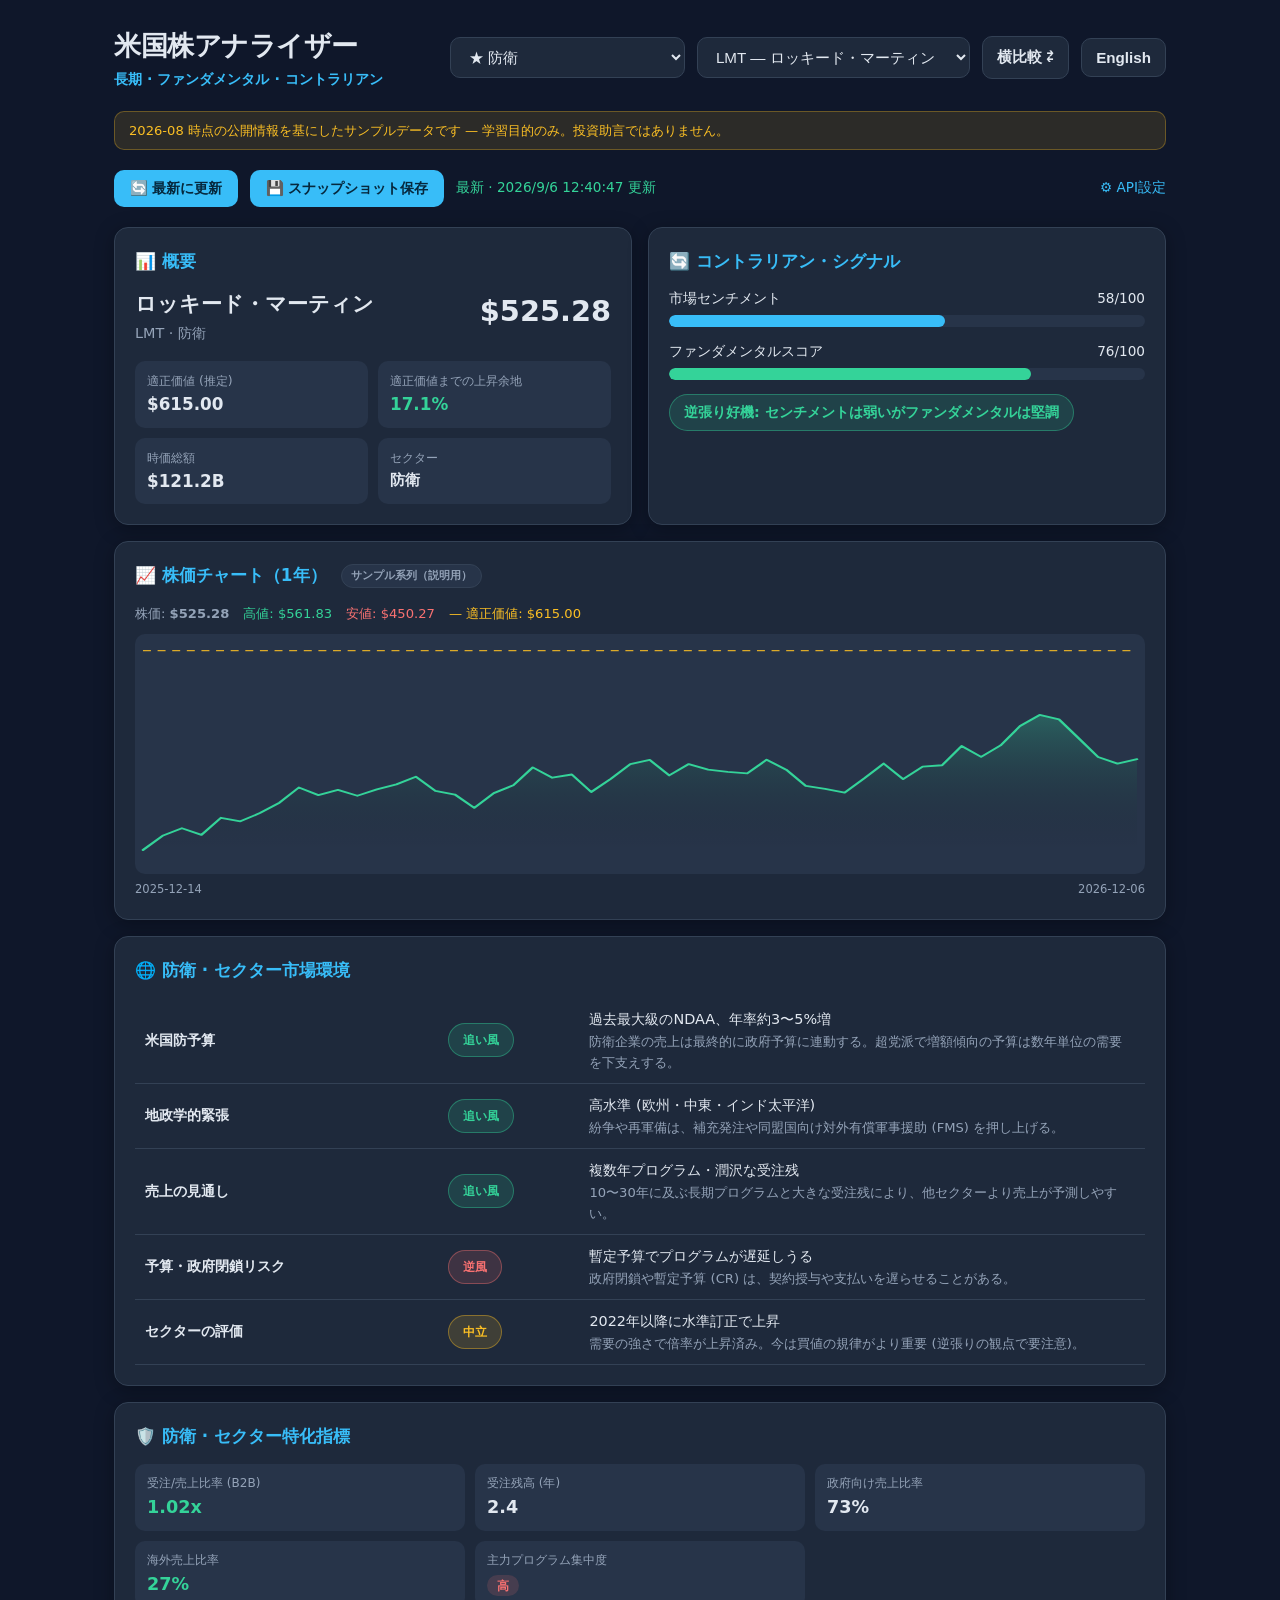
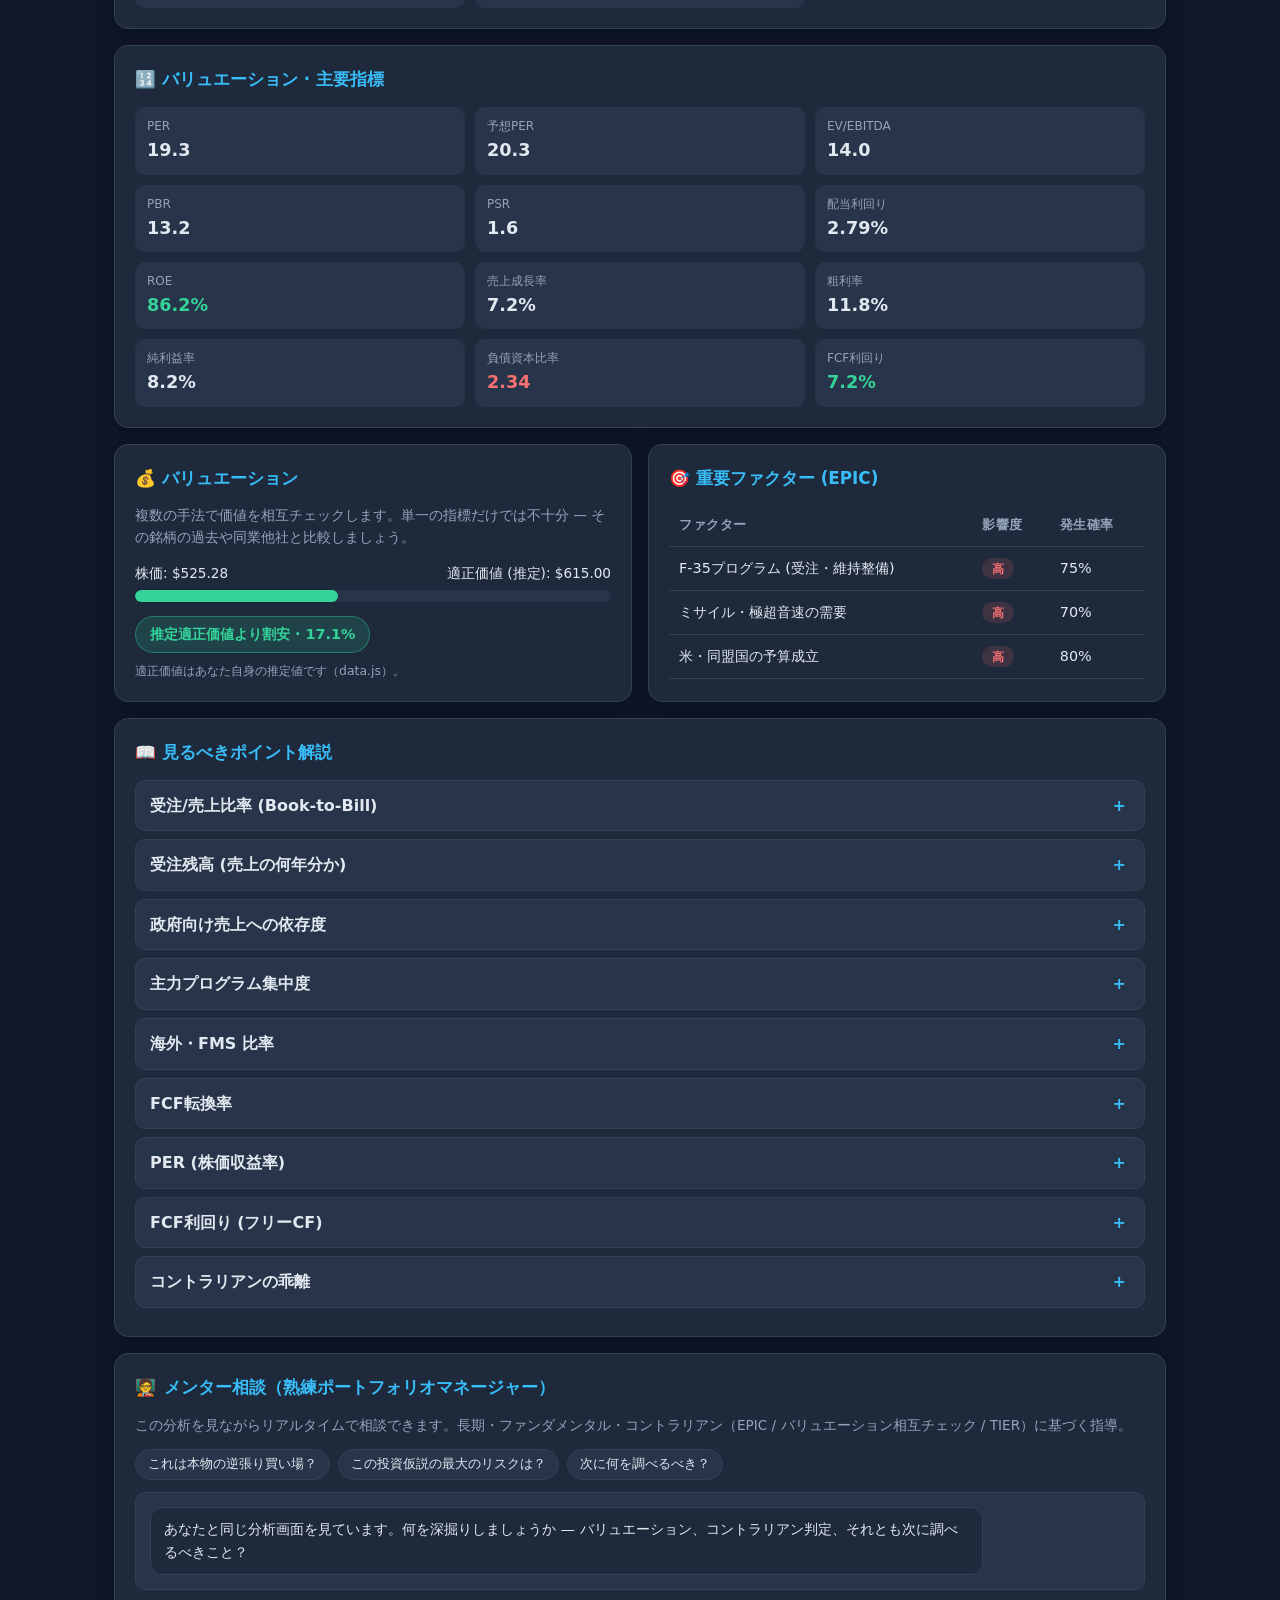
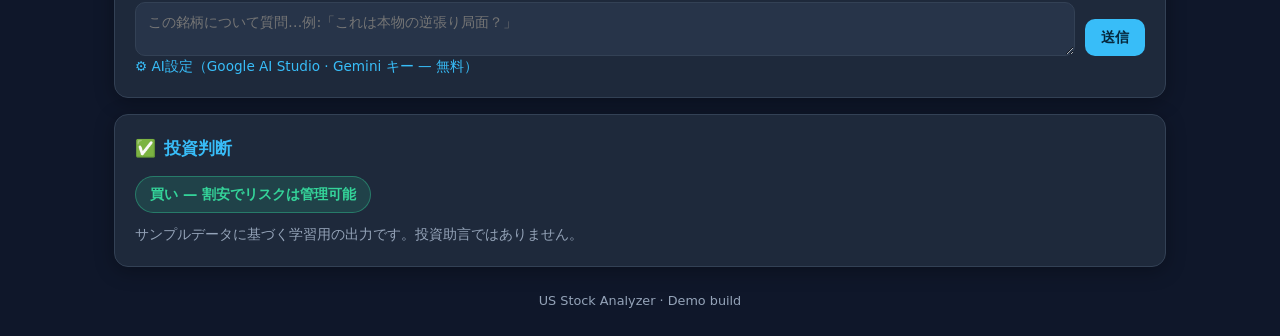
==== commit 9c70da3e: "feat(stock-analyzer): 適正価値をフレームワーク3.5/3.6に沿って自動算出する 添付資料の手法をそのまま実装 (valuation.js)。    価格目標 = 1株あたり指標" ====
--- a/stock-analyzer/index.html
+++ b/stock-analyzer/index.html
@@ -30,9 +30,17 @@
     <details class="key-box" id="keyBox">
       <summary id="keyToggle"></summary>
       <div class="key-row">
+        <label class="key-label" for="finnhubKeyInput">Finnhub</label>
+        <input id="finnhubKeyInput" type="password" autocomplete="off" />
+        <a id="getFinnhubLink" href="https://finnhub.io/register" target="_blank" rel="noopener"></a>
+      </div>
+      <div class="key-row">
+        <label class="key-label" for="apiKeyInput">FMP</label>
         <input id="apiKeyInput" type="password" autocomplete="off" />
+        <a id="getKeyLink" href="https://site.financialmodelingprep.com/developer/docs" target="_blank" rel="noopener"></a>
+      </div>
+      <div class="key-row">
         <button id="saveKeyBtn" class="refresh-btn"></button>
-        <a id="getKeyLink" href="https://site.financialmodelingprep.com/developer/docs" target="_blank" rel="noopener"></a>
       </div>
       <p id="liveNote" class="key-note"></p>
     </details>
@@ -88,6 +96,7 @@
   <script src="snapshot.js"></script>
   <script src="i18n.js"></script>
   <script src="sectors.js"></script>
+  <script src="valuation.js"></script>
   <script src="api.js"></script>
   <script src="chat.js"></script>
   <script src="app.js"></script>
--- a/stock-analyzer/styles.css
+++ b/stock-analyzer/styles.css
@@ -97,6 +97,7 @@
   font-size: 0.85rem;
 }
 .key-row a { color: var(--accent); font-size: 0.82rem; }
+.key-label { color: var(--text-dim); font-size: 0.78rem; min-width: 56px; }
 .key-note { margin-top: 8px; color: var(--text-dim); font-size: 0.78rem; max-width: 520px; }
 
 /* ---- Cards / Grid ---- */
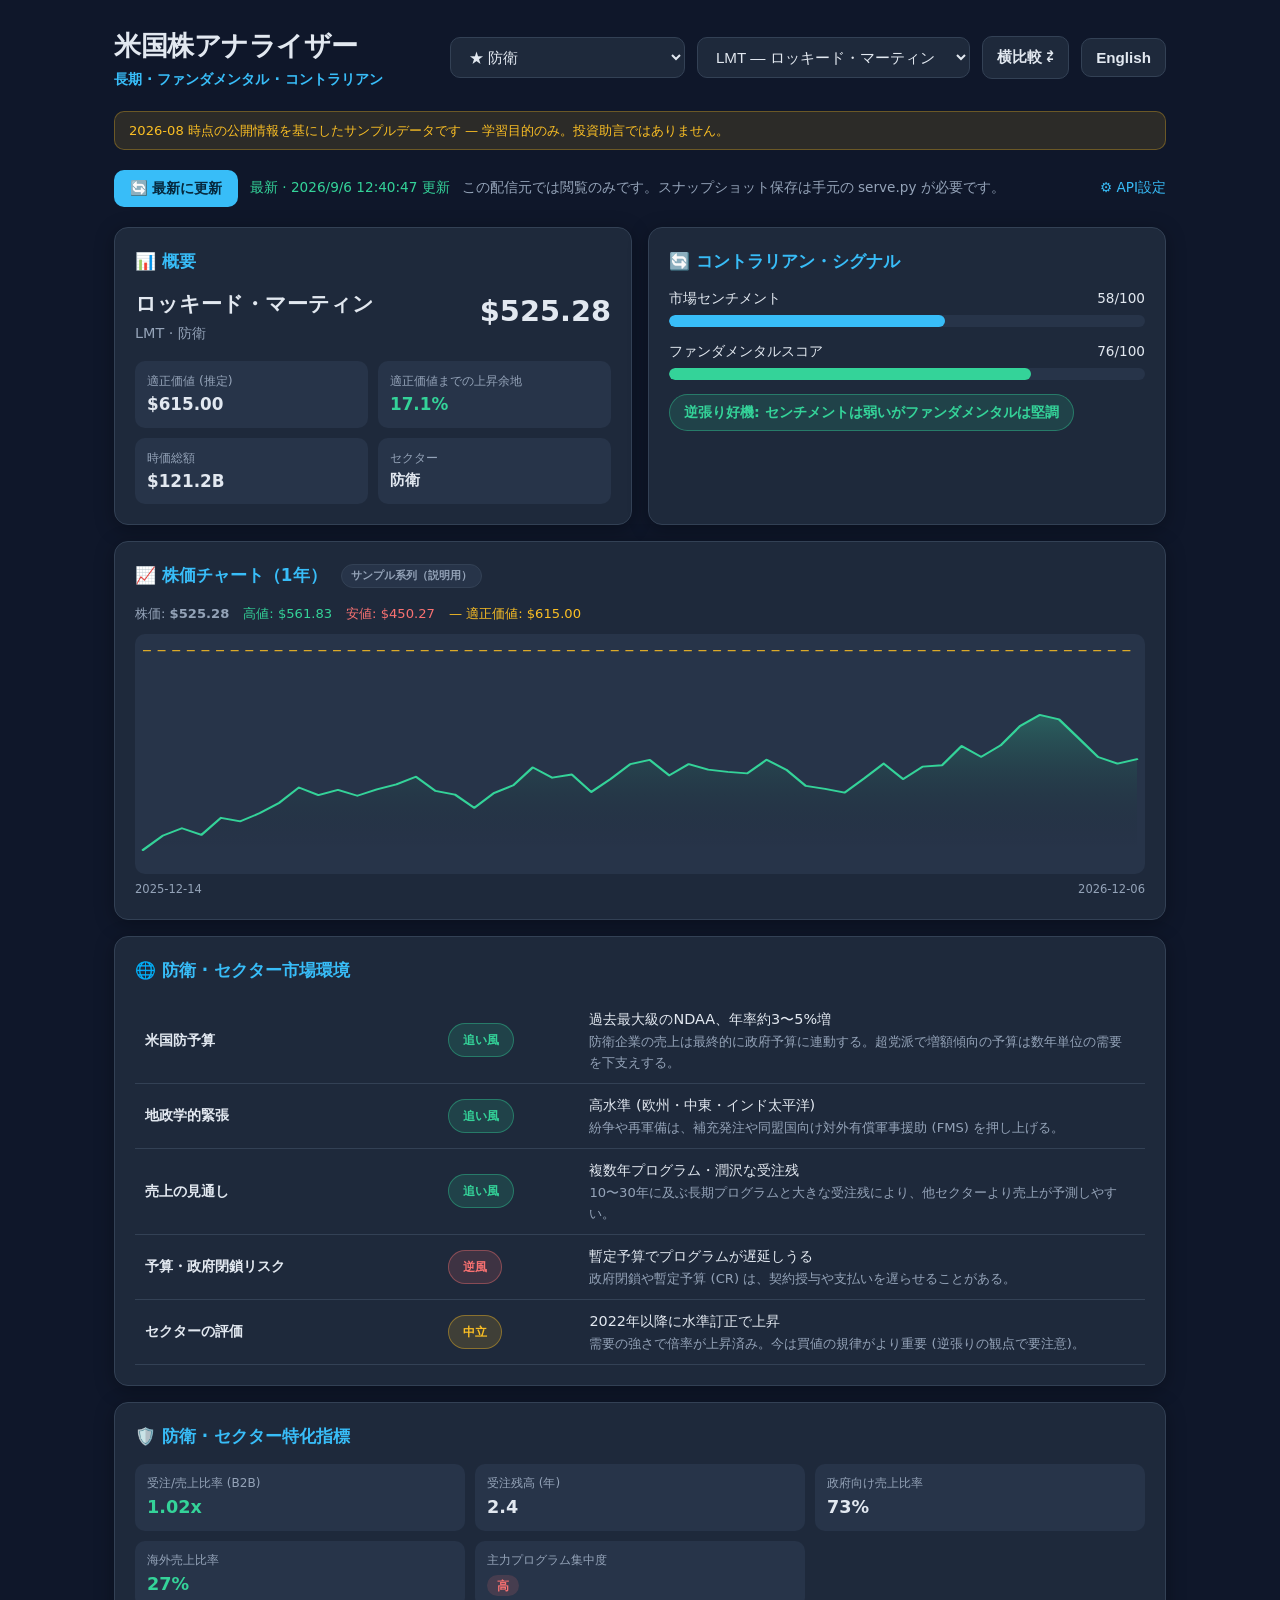
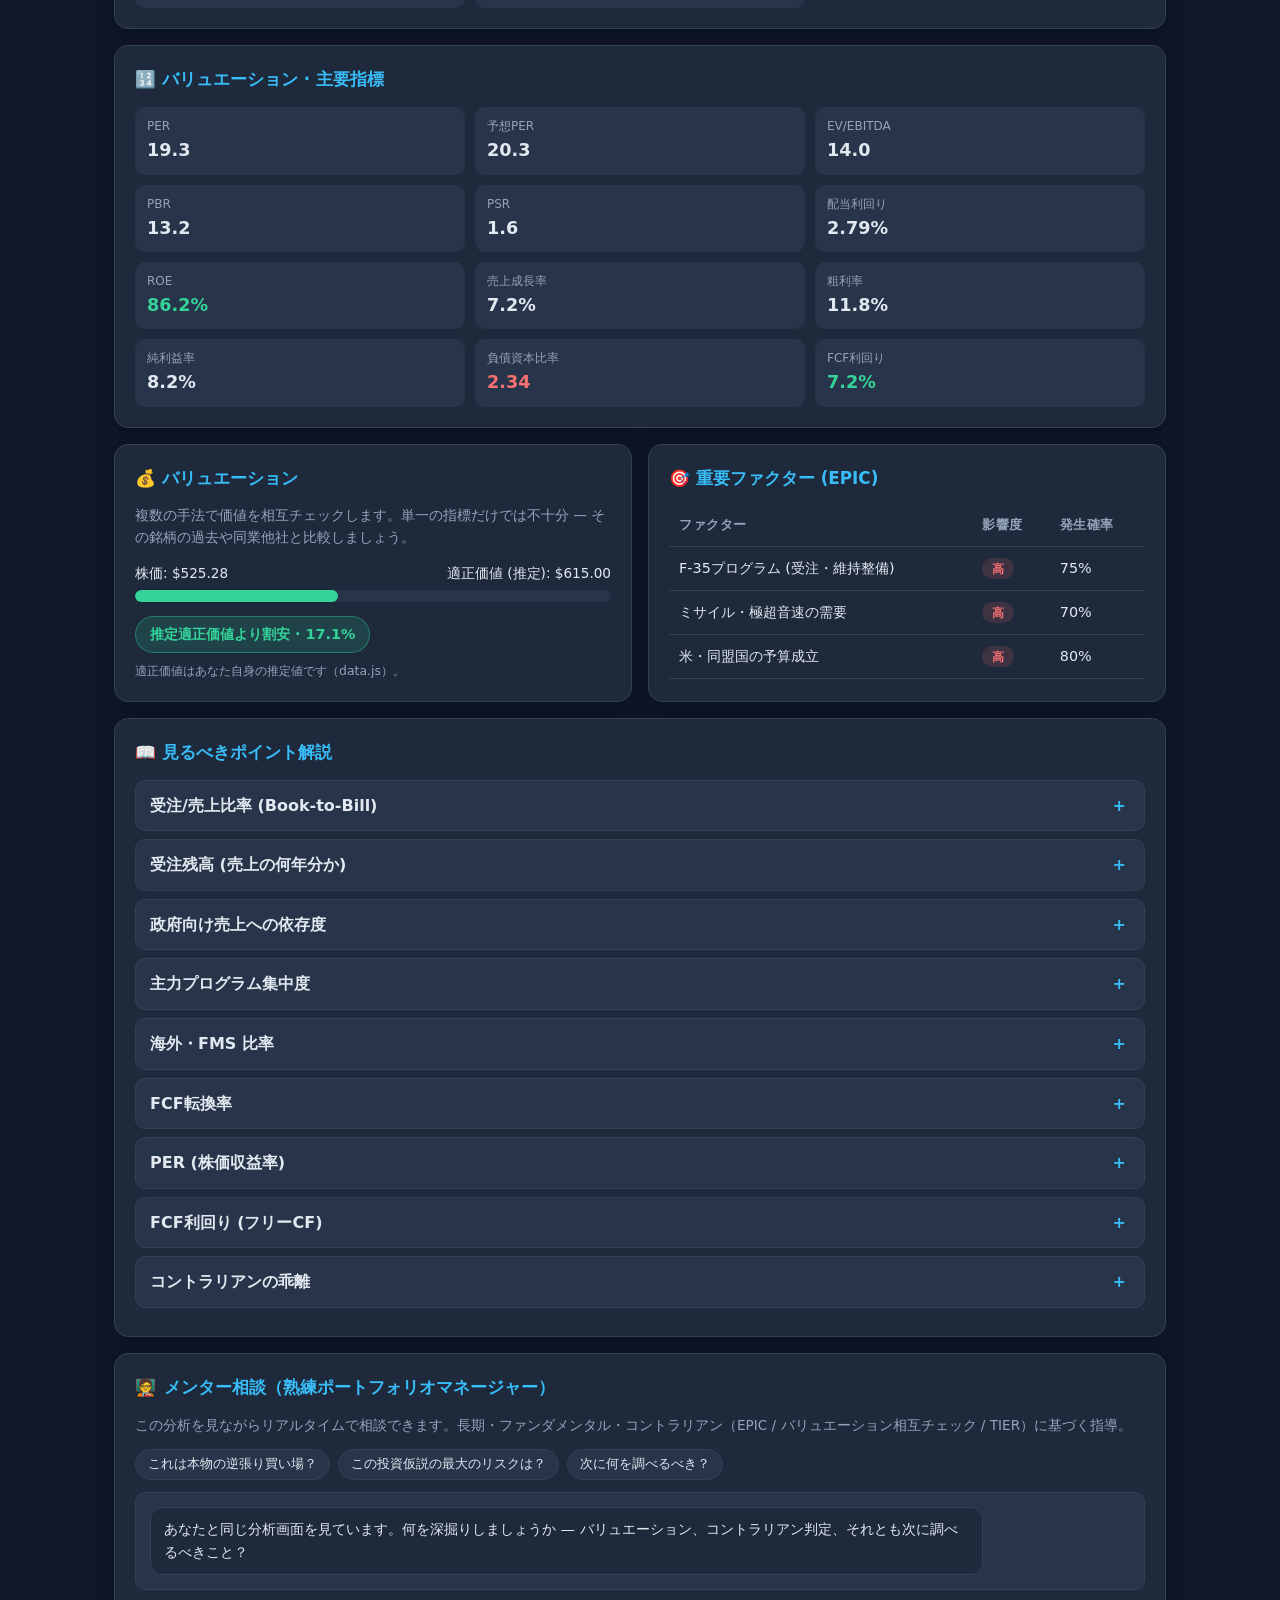
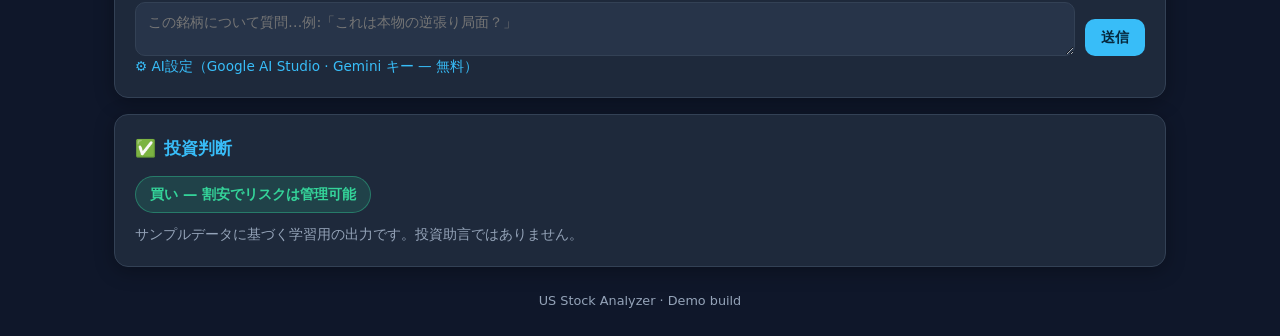
==== commit 5ae08baf: "feat: 米国株アナライザーを GitHub Pages で公開する 既存の Pages デプロイ(ルート=児童館カレンダー, /mansion-finder/)に /stock-analyzer/" ====
--- a/stock-analyzer/index.html
+++ b/stock-analyzer/index.html
@@ -27,6 +27,7 @@
     <button id="refreshBtn" class="refresh-btn">🔄 <span id="refreshLabel"></span></button>
     <button id="saveSnapBtn" class="refresh-btn">💾 <span id="saveSnapLabel"></span></button>
     <span id="dataStatus" class="data-status"></span>
+    <span id="readOnlyNote" class="data-status" hidden></span>
     <details class="key-box" id="keyBox">
       <summary id="keyToggle"></summary>
       <div class="key-row">
--- a/stock-analyzer/styles.css
+++ b/stock-analyzer/styles.css
@@ -37,7 +37,8 @@
 .brand h1 { font-size: 1.7rem; letter-spacing: -0.5px; }
 .brand p { color: var(--accent); font-size: 0.9rem; font-weight: 600; }
 
-.controls { display: flex; gap: 12px; align-items: center; }
+.controls { display: flex; gap: 12px; align-items: center; flex-wrap: wrap; }
+.controls select { min-width: 0; }
 select, .lang-btn {
   background: var(--bg-card);
   color: var(--text);
@@ -93,7 +94,8 @@
   border: 1px solid var(--border);
   border-radius: 8px;
   padding: 8px 10px;
-  min-width: 220px;
+  flex: 1 1 180px;
+  min-width: 0;          /* 縮めないと狭い画面で横スクロールが出る */
   font-size: 0.85rem;
 }
 .key-row a { color: var(--accent); font-size: 0.82rem; }
@@ -102,6 +104,9 @@
 
 /* ---- Cards / Grid ---- */
 .grid { display: grid; gap: 16px; grid-template-columns: repeat(2, 1fr); }
+/* グリッドの子は既定で min-width:auto。中身(幅の広い表)に押し広げられて
+   ページ全体が横に伸びるのを防ぐ。 */
+.grid > * { min-width: 0; }
 .card {
   background: var(--bg-card);
   border: 1px solid var(--border);
@@ -160,6 +165,10 @@
 .tag.medium { background: rgba(251,191,36,0.15); color: var(--amber); }
 .tag.low { background: rgba(148,163,184,0.15); color: var(--text-dim); }
 
+/* 幅の広い表はコンテナ内で横スクロールさせる。
+   ページ本体が横に動くと、スマホでは操作不能になるため。 */
+.table-scroll { overflow-x: auto; -webkit-overflow-scrolling: touch; }
+
 /* ---- Comparison table ---- */
 table.compare { min-width: 520px; }
 table.compare th, table.compare td { text-align: center; white-space: nowrap; }
@@ -336,3 +345,41 @@
   .metrics { grid-template-columns: repeat(2, 1fr); }
   body { padding: 14px; }
 }
+
+/* ---- スマホ (縦持ち) ---- */
+@media (max-width: 520px) {
+  body { padding: 10px; }
+
+  /* ヘッダーは2段に。銘柄選択を主役にして幅いっぱい使う */
+  header { gap: 10px; margin-bottom: 14px; }
+  .brand h1 { font-size: 1.3rem; }
+  .brand p { font-size: 0.8rem; }
+  .controls { width: 100%; gap: 8px; }
+  .controls select { flex: 1 1 100%; }
+  .controls .lang-btn { flex: 1 1 0; }
+  select, .lang-btn { padding: 9px 10px; font-size: 0.88rem; }
+
+  /* データバー: ボタンを横並びのまま、状態表示は改行して全文見せる */
+  .data-bar { gap: 8px; }
+  .data-bar .refresh-btn { flex: 1 1 0; padding: 9px 8px; font-size: 0.82rem; }
+  .data-status { flex: 1 1 100%; font-size: 0.8rem; }
+  .key-box { margin-left: 0; flex: 1 1 100%; }
+
+  .card { padding: 14px; }
+  .card h2 { font-size: 0.98rem; }
+
+  /* 銘柄名と株価が1行に収まらないので縦に積む */
+  .overview-head { flex-direction: column; gap: 6px; }
+  .big-price { text-align: left; font-size: 1.5rem; }
+
+  .metrics { grid-template-columns: repeat(2, 1fr); gap: 8px; }
+  .metric .value { font-size: 1rem; }
+  .kv-grid { gap: 8px; }
+
+  .price-chart { height: 180px; }
+  .chat-msg { max-width: 92%; }
+  .chat-log { max-height: 60vh; }
+
+  /* 表は詰めて、はみ出す分はコンテナ内でスクロール */
+  th, td { padding: 8px 6px; font-size: 0.84rem; }
+}
